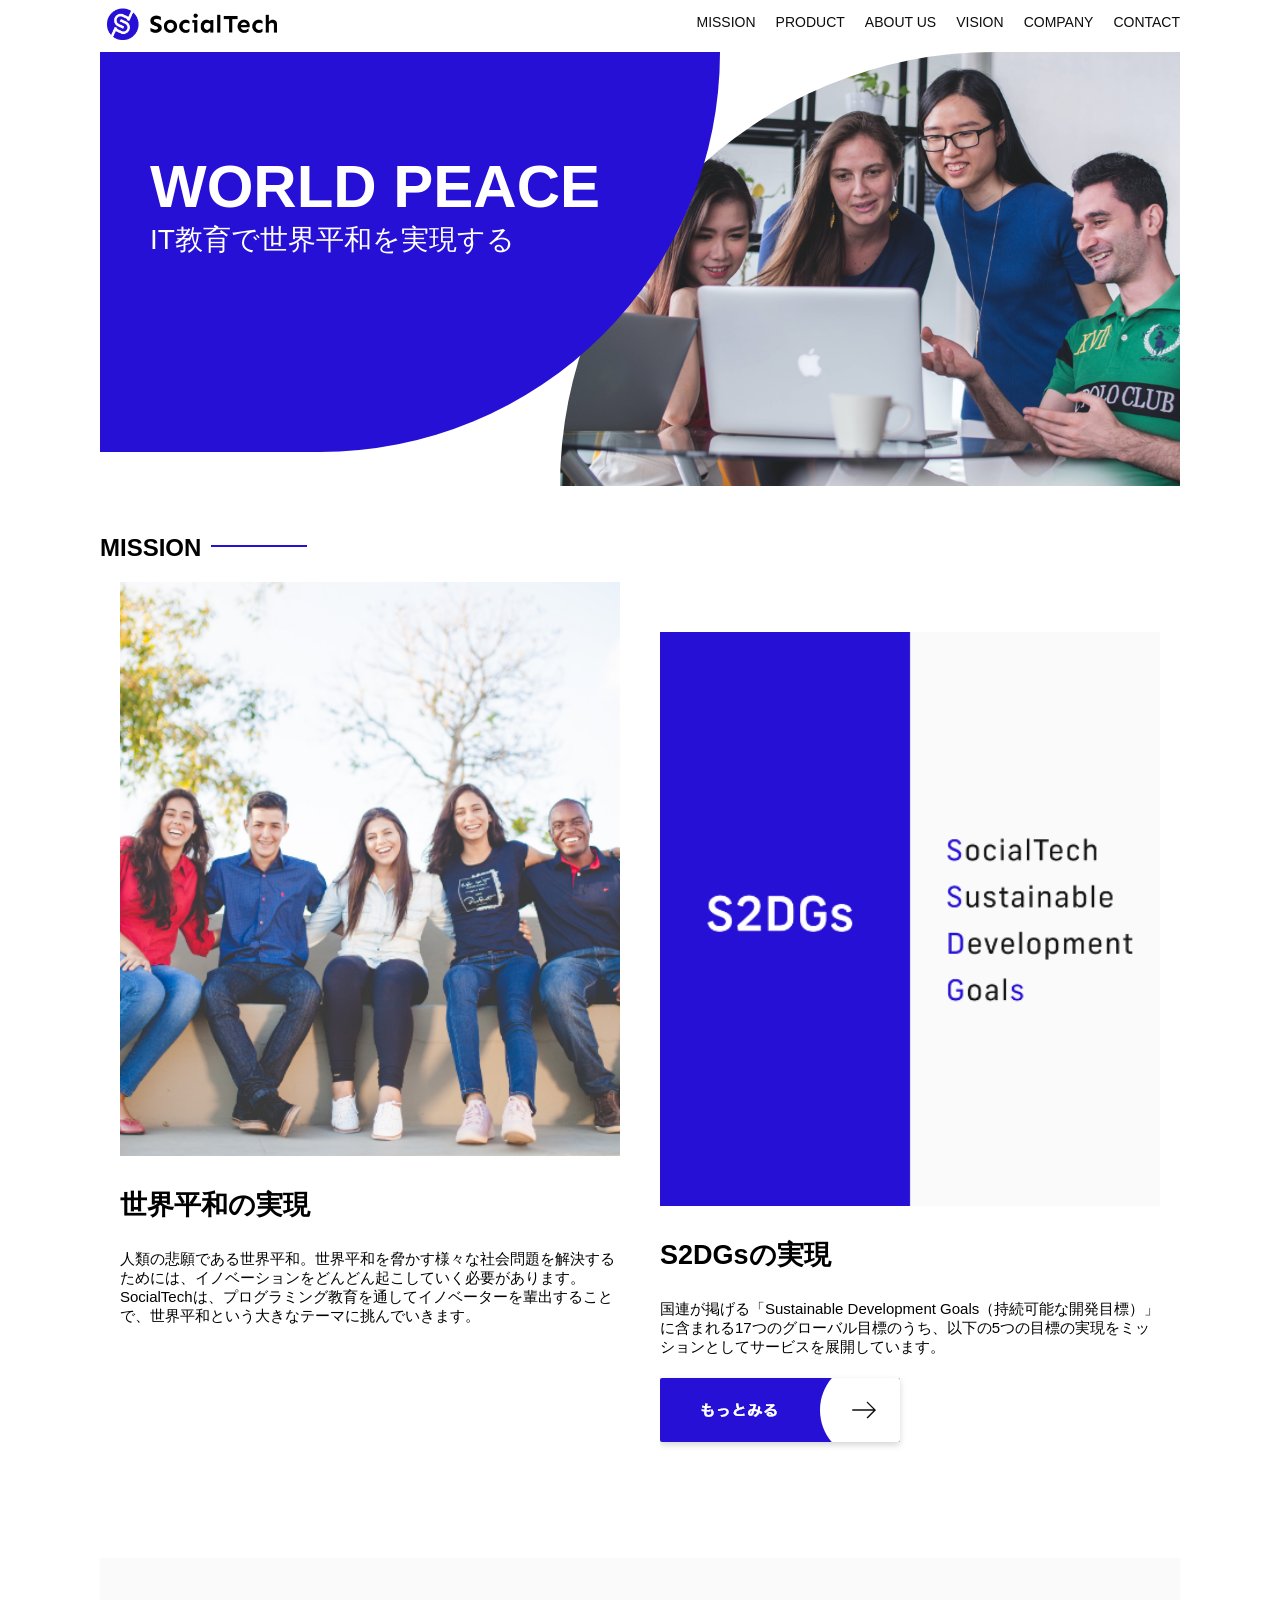
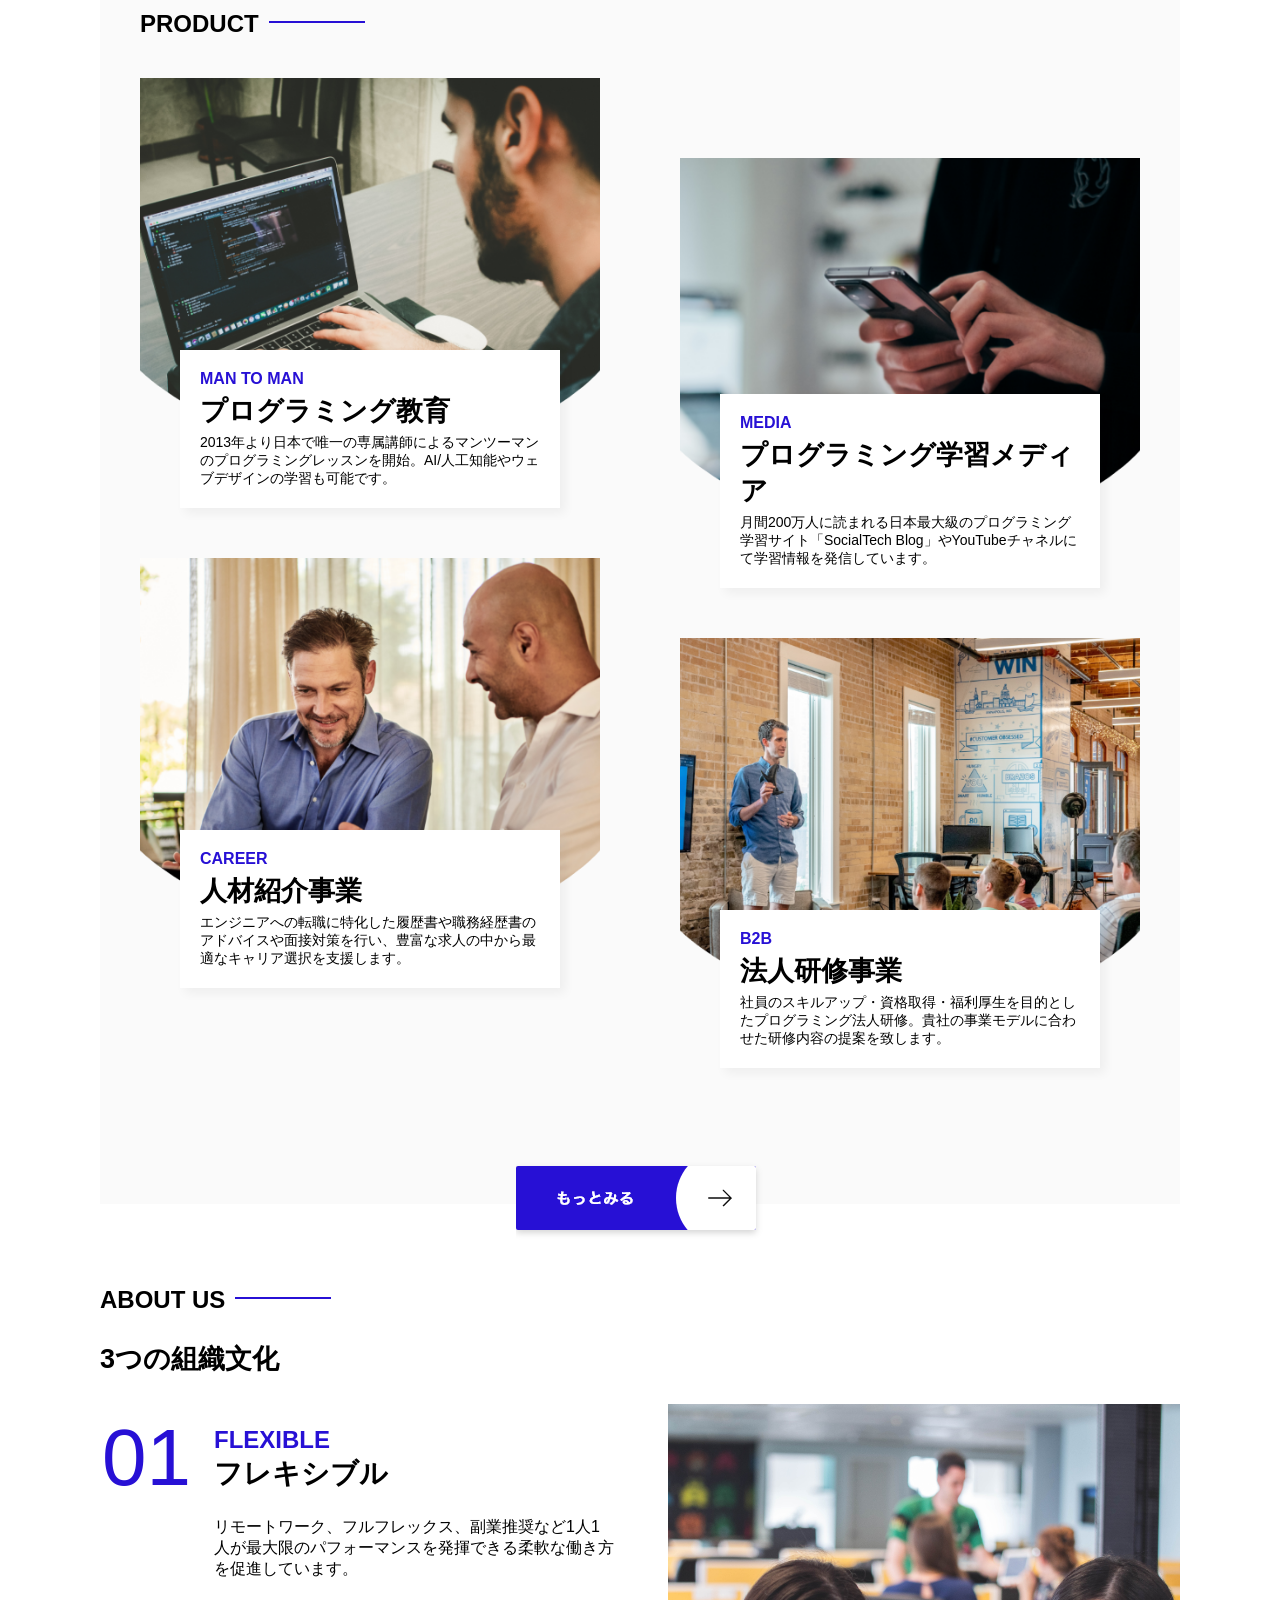
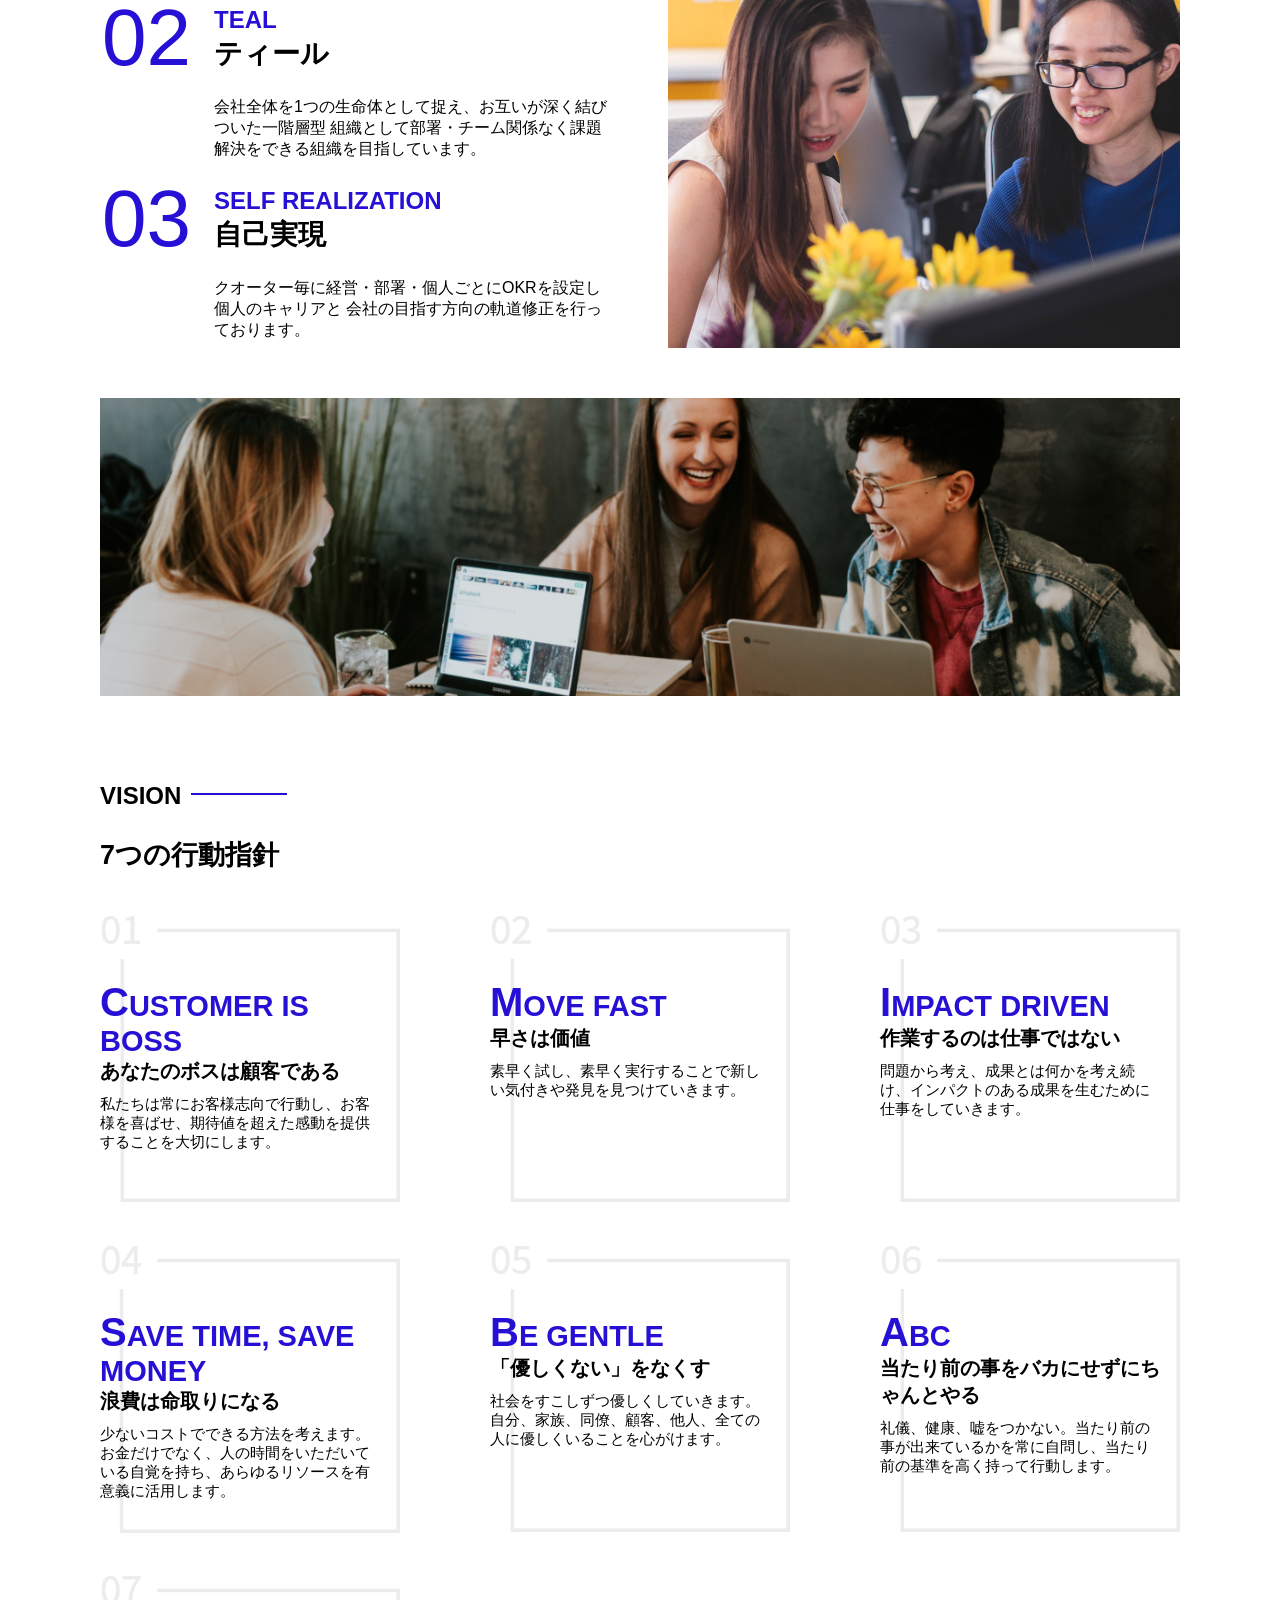
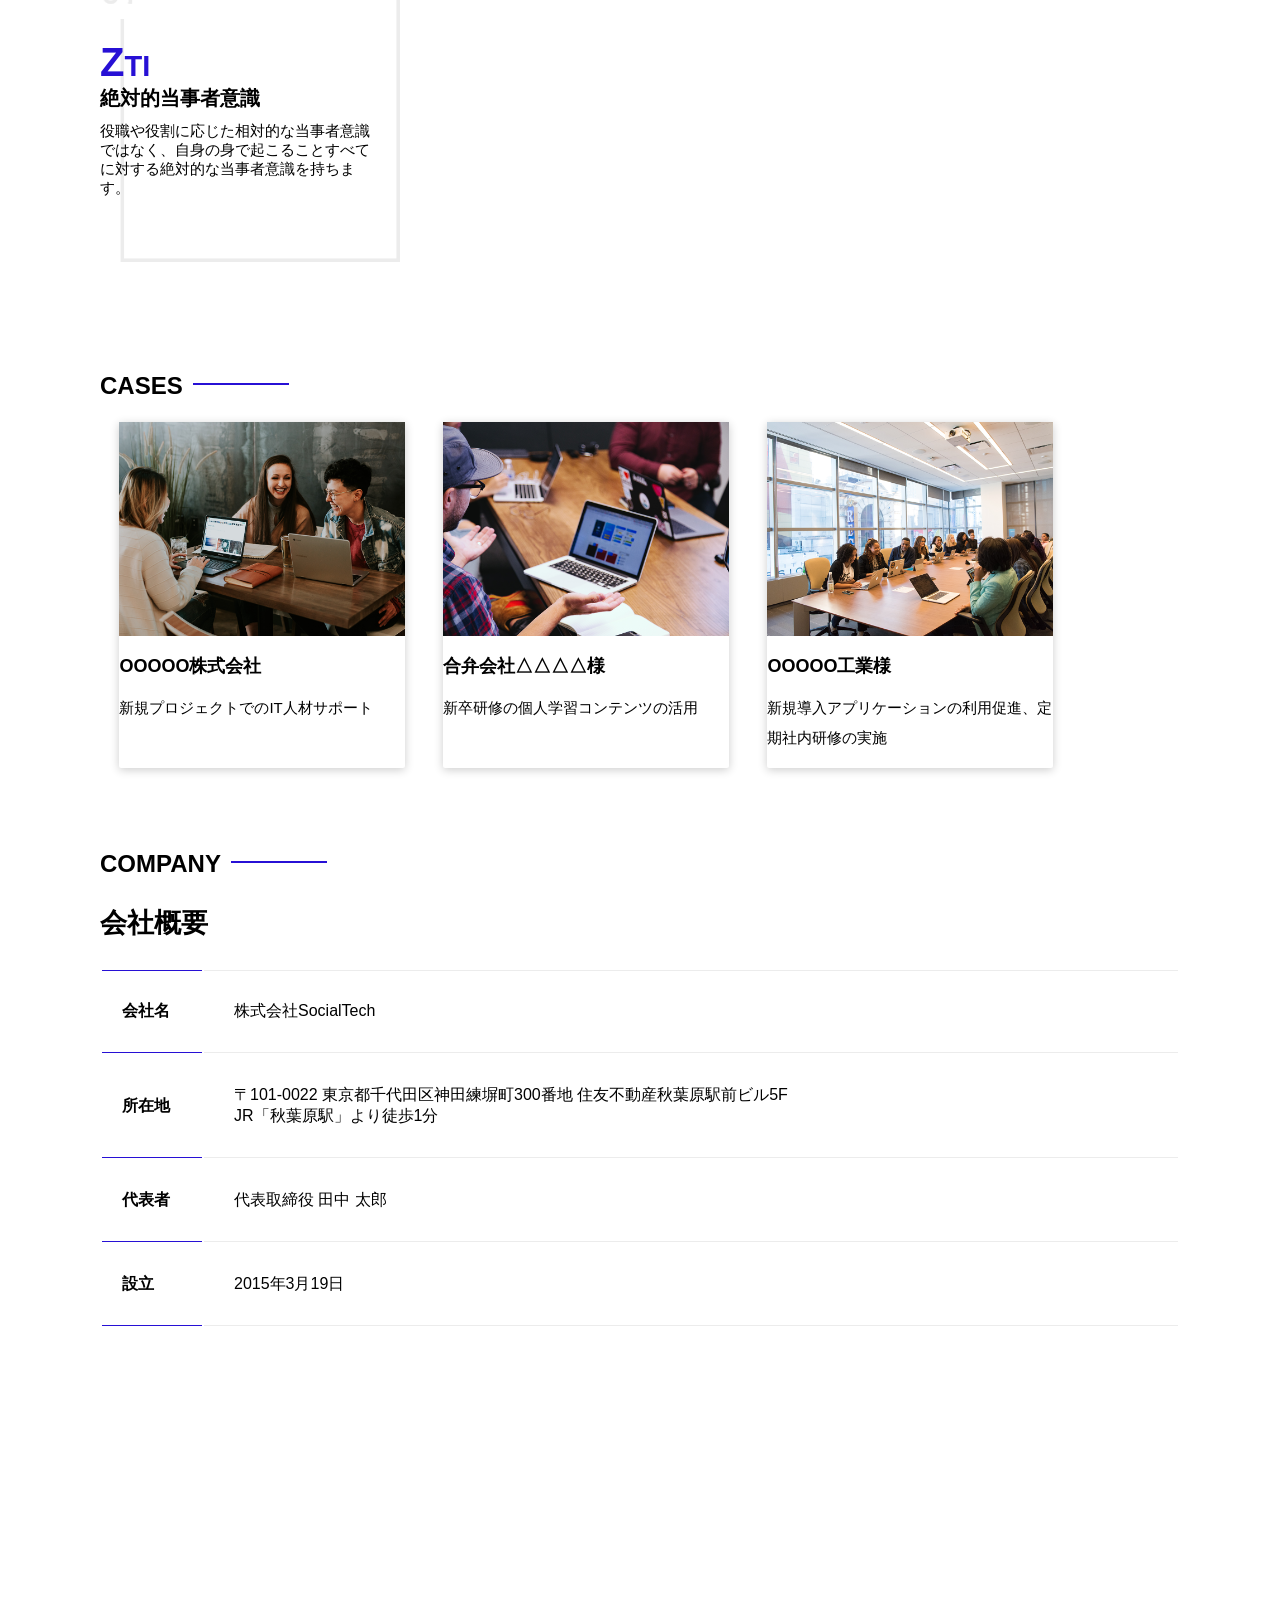
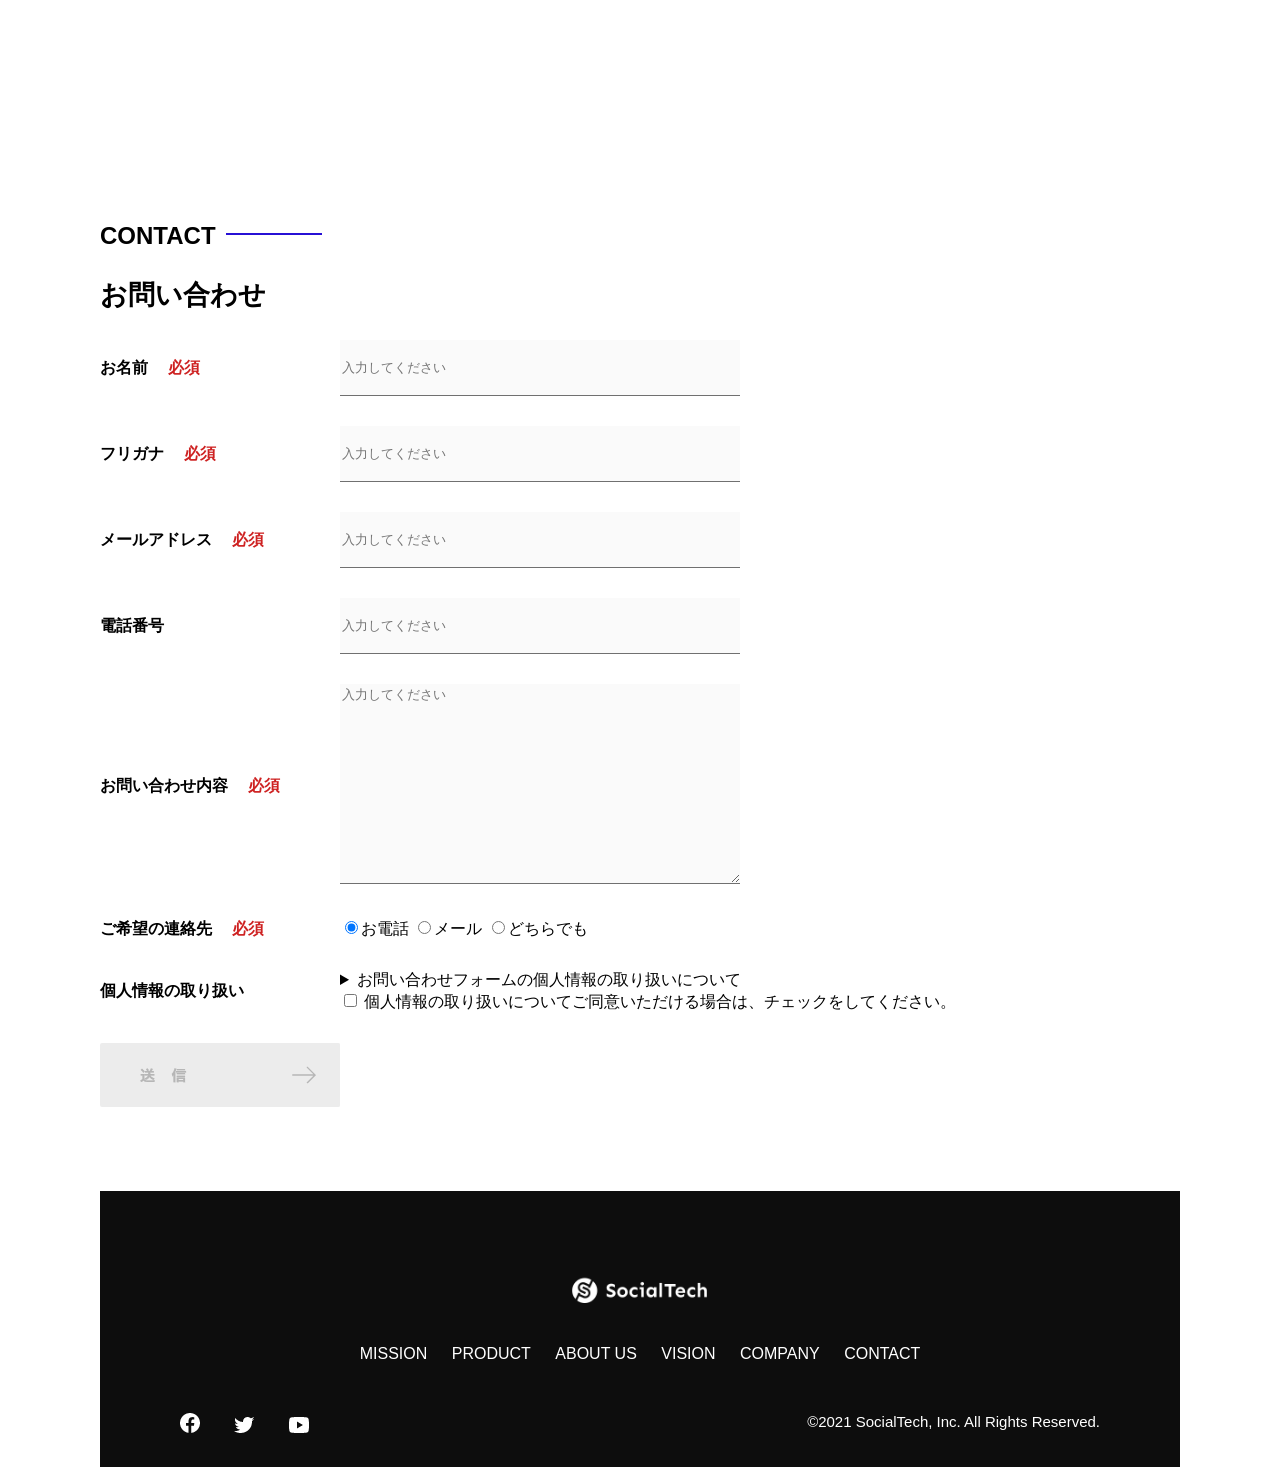
==== kadai_012/index.html @ 257427b3 "Add files via upload" ====
<!DOCTYPE html>
<html>
  <head>
    <title>SocialTech</title>
    <meta charset="utf-8">
    <meta name="description" content="SocialTechはEdTech業界のリーディングカンパニーを目指します。">
    <meta name="viewport" content="width=device-width, initial-scale=1.0">
    <link rel="stylesheet" href="style.css">
  </head>

  <body>
    <!-- ヘッダー -->
    <header>
      <!-- ロゴ -->
      <a href="index.html" id="logo">
        <img src="images/logo.png" alt="トップページに戻る">
      </a>

      <!-- PC用ナビゲーション -->
      <nav id="nav-pc">
        <ul>
          <li><a href="mission.html">MISSION</a></li>
          <li><a href="product.html">PRODUCT</a></li>
          <li><a href="index.html#aboutus">ABOUT US</a></li>
          <li><a href="index.html#vision">VISION</a></li>
          <li><a href="index.html#company">COMPANY</a></li>
          <li><a href="index.html#contact">CONTACT</a></li>
        </ul>
      </nav>

      <!-- スマホ用メニューボタン -->
      <button id="menu-sp" onclick="document.getElementById('nav-sp').style.display = 'block'">
        <img src="images/button-menu.png" alt="ナビゲーションを開く">
      </button>

      <!-- スマホ用ナビゲーション -->
      <div id="nav-sp">
        <button id="close" onclick="document.getElementById('nav-sp').style.display = 'none'">
          <img src="images/button-close.png" alt="ナビゲーションを閉じる">
        </button>

        <nav>
          <ul>
            <li>
              <a id="logo-sp" href="index.html" onclick="document.getElementById('nav-sp').style.display = 'none'"><img src="images/logo-sp.png" alt="トップページに戻る"></a>
            </li>
            <li><a class="menu" href="mission.html" onclick="document.getElementById('nav-sp').style.display = 'none'">MISSION</a></li>
            <li><a class="menu" href="product.html" onclick="document.getElementById('nav-sp').style.display = 'none'">PRODUCT</a></li>
            <li><a class="menu" href="index.html#aboutus" onclick="document.getElementById('nav-sp').style.display = 'none'">ABOUT US</a></li>
            <li><a class="menu" href="index.html#vision" onclick="document.getElementById('nav-sp').style.display = 'none'">VISION</a></li>
            <li><a class="menu" href="index.html#company" onclick="document.getElementById('nav-sp').style.display = 'none'">COMPANY</a></li>
            <li><a class="menu" href="index.html#contact" onclick="document.getElementById('nav-sp').style.display = 'none'">CONTACT</a></li>
          </ul>
        </nav>
        <div id="sns">
          <a href="https://www.facebook.com/sejuku2013">
            <img src="images/button-facebook.png" alt="Facebookのリンク">
          </a>
          <a href="https://twitter.com/samuraijuku">
            <img src="images/button-twitter.png" alt="Twitterのリンク">
          </a>
          <a href="https://www.youtube.com/channel/UCCFOQO5aDK0xXam4cUQXT8g">
            <img src="images/button-youtube.png" alt="YouTubeのリンク">
          </a>
        </div>
      </div>
    </header>

    <main>
      <article>
        <!-- メインビジュアル -->
        <section id="main-visual">
          <div id="main-message">
            <h1>WORLD PEACE</h1>
            <p>IT教育で世界平和を実現する</p>
          </div>
          <img src="images/index/index-main.png" alt="PCの周りに集まる多国籍の仲間たち">
        </section>

        <!-- ミッション -->
        <section id="mission">
          <h2 class="index-h2">MISSION</h2>
          <div id="mission-flex">
            <div>
              <img id="mission-photo" src="images/index/index-mission.png" alt="屋外のベンチで写真を撮影する多国籍の仲間たち">
              <h3>世界平和の実現</h3>
              <p>人類の悲願である世界平和。世界平和を脅かす様々な社会問題を解決するためには、イノベーションをどんどん起こしていく必要があります。SocialTechは、プログラミング教育を通してイノベーターを輩出することで、世界平和という大きなテーマに挑んでいきます。</p>
            </div>
            <div>
              <img id="s2dgs" src="images/index/s2dgs.png" alt="S2DGs">
              <h3>S2DGsの実現</h3>
              <p>国連が掲げる「Sustainable Development Goals（持続可能な開発目標）」に含まれる17つのグローバル目標のうち、以下の5つの目標の実現をミッションとしてサービスを展開しています。</p>
              <a href="mission.html">
                <img src="images/button-more.png" alt="もっとみる">
              </a>
            </div>
          </div>
        </section>

        <!-- プロダクト -->
        <section id="product">
          <h2 class="index-h2">PRODUCT</h2>
          <div class="product-flex">
            <div id="product-left">
              <div>
                <img class="product-photo" src="images/index/index-mantoman.png" alt="PCでコードを書く男性">
                <div class="product-explain">
                  <span>MAN TO MAN</span>
                  <h3>プログラミング教育</h3>
                  <p>2013年より日本で唯一の専属講師によるマンツーマンのプログラミングレッスンを開始。AI/人工知能やウェブデザインの学習も可能です。</p>
                </div>
              </div>
              <div>
                <img class="product-photo" src="images/index/index-career.png" alt="笑顔で話し合う2人の男性">
                <div class="product-explain">
                  <span>CAREER</span>
                  <h3>人材紹介事業</h3>
                  <p>エンジニアへの転職に特化した履歴書や職務経歴書のアドバイスや面接対策を行い、豊富な求人の中から最適なキャリア選択を支援します。</p>
                </div>
              </div>
            </div>
            <div id="product-right">
              <div>
                <img class="product-photo" src="images/index/index-media.png" alt="スマートフォンを操作する人">
                <div class="product-explain">
                  <span>MEDIA</span>
                  <h3>プログラミング学習メディア</h3>
                  <p>月間200万人に読まれる日本最大級のプログラミング学習サイト「SocialTech Blog」やYouTubeチャネルにて学習情報を発信しています。</p>
                </div>
              </div>
              <div>
                <img class="product-photo" src="images/index/index-b2b.png" alt="講演中の男性とそれを聴く人々">
                <div class="product-explain">
                  <span>B2B</span>
                  <h3>法人研修事業</h3>
                  <p>社員のスキルアップ・資格取得・福利厚生を目的としたプログラミング法人研修。貴社の事業モデルに合わせた研修内容の提案を致します。</p>
                </div>
              </div>
            </div>
          </div>
          <div id="product-more">
            <a href="product.html">
              <img src="images/button-more.png" alt="もっとみる">
            </a>
          </div>
        </section>

        <!-- ABOUT US -->
        <section id="aboutus">
          <h2 class="index-h2">ABOUT US</h2>
          <h3>3つの組織文化</h3>
          <div>
            <table class="culture-table">
              <tr>
                <td class="culture-num">01</td>
                <th><span class="culture-en">FLEXIBLE</span><br>フレキシブル</th>
              </tr>
              <tr>
                <td>
                  <!--空のセル-->
                </td>
                <td class="culture-description">リモートワーク、フルフレックス、副業推奨など1人1人が最大限のパフォーマンスを発揮できる柔軟な働き方を促進しています。</td>
              </tr>
              <tr>
                <td class="culture-num">02</td>
                <th><span class="culture-en">TEAL</span><br>ティール</th>
              </tr>
              <tr>
                <td>
                  <!--空のセル-->
                </td>
                <td class="culture-description">会社全体を1つの生命体として捉え、お互いが深く結びついた一階層型 組織として部署・チーム関係なく課題解決をできる組織を目指しています。</td>
              </tr>
              <tr>
                <td class="culture-num">03</td>
                <th><span class="culture-en">SELF REALIZATION</span><br>自己実現</th>
              </tr>
              <tr>
                <td>
                  <!--空のセル-->
                </td>
                <td class="culture-description">クオーター毎に経営・部署・個人ごとにOKRを設定し個人のキャリアと 会社の目指す方向の軌道修正を行っております。</td>
              </tr>
            </table>
            <img class="culture-img" src="images/index/index-aboutus1.png" alt="笑顔で話し合う2人の女性">
          </div>
          <img class="culture-img2" src="images/index/index-aboutus2.png" alt="笑顔で話し合う3人の男女">
        </section>

        <!-- VISION -->
        <section id="vision">
          <h2 class="index-h2">VISION</h2>
          <h3>7つの行動指針</h3>
          <div>
            <div class="vision-box">
              <img src="images/index/vision-01.png" alt="01">
              <div>
                <h4>CUSTOMER IS BOSS</h4>
                <h5>あなたのボスは顧客である</h5>
                <p>私たちは常にお客様志向で行動し、お客様を喜ばせ、期待値を超えた感動を提供することを大切にします。</p>
              </div>
            </div>
            <div class="vision-box">
              <img src="images/index/vision-02.png" alt="02">
              <div>
                <h4>MOVE FAST</h4>
                <h5>早さは価値</h5>
                <p>素早く試し、素早く実行することで新しい気付きや発見を見つけていきます。</p>
              </div>
            </div>
            <div class="vision-box">
              <img src="images/index/vision-03.png" alt="03">
              <div>
                <h4>IMPACT DRIVEN</h4>
                <h5>作業するのは仕事ではない</h5>
                <p>問題から考え、成果とは何かを考え続け、インパクトのある成果を生むために仕事をしていきます。</p>
              </div>
            </div>
            <div class="vision-box">
              <img src="images/index//vision-04.png" alt="04">
              <div>
                <h4>SAVE TIME, SAVE MONEY</h4>
                <h5>浪費は命取りになる</h5>
                <p>少ないコストでできる方法を考えます。お金だけでなく、人の時間をいただいている自覚を持ち、あらゆるリソースを有意義に活用します。</p>
              </div>
            </div>
            <div class="vision-box">
              <img src="images/index/vision-05.png" alt="05">
              <div>
                <h4>BE GENTLE</h4>
                <h5>「優しくない」をなくす</h5>
                <p>社会をすこしずつ優しくしていきます。自分、家族、同僚、顧客、他人、全ての人に優しくいることを心がけます。</p>
              </div>
            </div>
            <div class="vision-box">
              <img src="images/index/vision-06.png" alt="06">
              <div>
                <h4>ABC</h4>
                <h5>当たり前の事をバカにせずにちゃんとやる</h5>
                <p>礼儀、健康、嘘をつかない。当たり前の事が出来ているかを常に自問し、当たり前の基準を高く持って行動します。</p>
              </div>
            </div>
            <div class="vision-box">
              <img src="images/index/vision-07.png" alt="07">
              <div>
                <h4>ZTI</h4>
                <h5>絶対的当事者意識</h5>
                <p>役職や役割に応じた相対的な当事者意識ではなく、自身の身で起こることすべてに対する絶対的な当事者意識を持ちます。</p>
              </div>
            </div>
          </div>
        </section>

        <section id="case">
          <h2 class="index-h2">CASES</h2>
            <div class="case-flex">
              <div class="casebox">
                <img class="photocase-container" src="images/index/case-1.png" alt="PCでコードを書く男性">
                  <h3>OOOOO株式会社</h3><p>新規プロジェクトでのIT人材サポート</p>
                </div>
                <div class="casebox">
                <img class="photocase-container" src="images/index/case-2.png" alt="笑顔で話し合う2人の男性">
                <h3>合弁会社△△△△様</h3><p>新卒研修の個人学習コンテンツの活用</p>
                </div>
                  <div class="casebox">
                <img class="photocase-container" src="images/index/case-3.png" alt="スマートフォンを操作する人">
                <h3>OOOOO工業様</h3><p>新規導入アプリケーションの利用促進、定期社内研修の実施</p>
                </div>
              </div>       
         
   

        </section>

        <!--
        <img class="case-photo" src="images/index/case-1.png" alt="">
                <h3>OOOOO株式会社</h3><p>新規プロジェクトでのIT人材サポート</p>
              </div>
              <div id="case-right">
              <div>
                <img class="case-photo" src="images/index/case-2.png" alt="">
                <h3>合弁会社△△△△様</h3><p>新卒研修の個人学習コンテンツの活用</p>
              </div>
              <div>
                <img class="case-photo" src="images/index/case-3.png" alt="">
                <h3>OOOOO工業様</h3><p>新規導入アプリケーションの利用促進、定期社内研修の実施</p>
              </div>
              -->

        <!-- COMPANY -->
        <section id="company">
          <h2 class="index-h2">COMPANY</h2>
          <h3>会社概要</h3>
          <table id="company-table">
            <tr>
              <th class="tableheader tableheader-first">会社名</th>
              <td class="cell cell-first">株式会社SocialTech</td>
            </tr>
            <tr>
              <th class="tableheader">所在地</th>
              <td class="cell">〒101-0022 東京都千代田区神田練塀町300番地 住友不動産秋葉原駅前ビル5F<br>JR「秋葉原駅」より徒歩1分</td>
            </tr>
            <tr>
              <th class="tableheader">代表者</th>
              <td class="cell">代表取締役 田中 太郎</td>
            </tr>
            <tr>
              <th class="tableheader">設立</th>
              <td class="cell">2015年3月19日</td>
            </tr>
          </table>
          <iframe src="https://www.google.com/maps/embed?pb=!1m18!1m12!1m3!1d3240.0688551336807!2d139.7720776771055!3d35.69992317258124!2m3!1f0!2f0!3f0!3m2!1i1024!2i768!4f13.1!3m3!1m2!1s0x60188fee13660e23%3A0x77137876edf742ac!2z5L2P5Y-L5LiN5YuV55Sj56eL6JGJ5Y6f6aeF5YmN44OT44Or!5e0!3m2!1sja!2sjp!4v1704858013291!5m2!1sja!2sjp" style="border: 0" allowfullscreen="" loading="lazy"></iframe>
        </section>

        <!-- お問い合わせフォーム -->
        <section id="contact">
          <h2 class="index-h2">CONTACT</h2>
          <h3>お問い合わせ</h3>
          <form>
            <div>
              <div class="contact-heading">
                <label class="contact-label">お名前<span class="contact-span">必須</span></label>
              </div>
              <div>
                <input type="text" name="name" placeholder="入力してください" class="contact-textbox">
              </div>
            </div>
            <div>
              <div class="contact-heading">
                <label class="contact-label">フリガナ<span class="contact-span">必須</span></label>
              </div>
              <div>
                <input type="text" name="hurigana" placeholder="入力してください" class="contact-textbox">
              </div>
            </div>
            <div>
              <div class="contact-heading">
                <label class="contact-label">メールアドレス<span class="contact-span">必須</span></label>
              </div>
              <div>
                <input type="text" name="email" placeholder="入力してください" class="contact-textbox">
              </div>
            </div>
            <div>
              <div class="contact-heading">
                <label class="contact-label">電話番号</label>
              </div>
              <div>
                <input type="text" name="tel" placeholder="入力してください" class="contact-textbox">
              </div>
            </div>
            <div>
              <div class="contact-heading">
                <label class="contact-label">お問い合わせ内容<span class="contact-span">必須</span></label>
              </div>
              <div>
                <textarea class="contact-textarea" placeholder="入力してください" name="message"></textarea>
              </div>
            </div>
            <div>
              <div class="contact-heading">
                <label class="contact-label">ご希望の連絡先<span class="contact-span">必須</span></label>
              </div>
              <div><input class="radiobutton" type="radio" value="tel" name="contact" checked><label>お電話</label> <input class="radiobutton" type="radio" value="mail" name="contact"><label>メール</label> <input class="radiobutton" type="radio" value="both" name="contact"><label>どちらでも</label></div>
            </div>
            <div>
              <div class="contact-heading">
                <label class="contact-label">個人情報の取り扱い</label>
              </div>
              <div>
                <details>
                  <summary>お問い合わせフォームの個人情報の取り扱いについて</summary>
                  <div>
                    <dl>
                      <dt>１．組織の名称又は氏名</dt>
                      <dd>株式会社SocialTech</dd>
                      <dt>２．個人情報保護管理者（若しくはその代理人）の氏名又は職名、所属及び連絡先</dt>
                      <dd>
                        <p>鈴木 一郎 コーポレート部</p>
                        <p>メールアドレス：samurai@example.com</p>
                        <p>TEL：03-1234-5678</p>
                      </dd>
                      <dt>３．個人情報の利用目的</dt>
                      <dd>
                        <ul>
                          <li>・本サービス及び本サービスに関連する情報の提供又はそれらに関する連絡のため</li>
                          <li>・ユーザーの本人確認のため</li>
                          <li>・当社サービスのご案内のため</li>
                          <li>・当社の商品等の広告または宣伝（電子メールによるものを含むものとします。）</li>
                        </ul>
                      </dd>
                      <dt>４．個人情報の取り扱い業務の委託</dt>
                      <dd>個人情報の取扱業務の全部または一部を外部に業務委託する場合があります。その際、弊社は、個人情報を適切に保護できる管理体制を敷き実行していることを条件として委託先を厳選したうえで、機密保持契約を委託先と締結し、お客様の個人情報を厳密に管理させます。</dd>
                      <dt>５．個人情報の開示等の請求</dt>
                      <dd>
                        お客様は、弊社に対してご自身の個人情報の開示等（利用目的の通知、開示、内容の訂正・追加・削除、利用の停止または消去、第三者への提供の停止）に関して、当社問合わせ窓口に申し出ることができます。<br>
                        その際、弊社はお客様ご本人を確認させていただいたうえで、合理的な期間内に対応いたします。<br>
                        なお、個人情報に関する弊社問合わせ先は、次の通りです。
                      </dd>
                      <dd>
                        <p>株式会社SocialTech　個人情報問合せ窓口</p>
                        <p>〒150-0043　東京都千代田区神田練塀町300番地 住友不動産秋葉原駅前ビル5F</p>
                        <p>メールアドレス：samurai@example.com　TEL：03-1234-5678</p>
                      </dd>

                      <dt>６．個人情報を提供されることの任意性について</dt>
                      <dd>お客様がご自身の個人情報を弊社に提供されるか否かは、お客様のご判断によりますが、もしご提供されない場合には、適切なサービスが提供できない場合がありますので予めご了承ください。</dd>
                    </dl>
                  </div>
                </details>
                <input type="checkbox" name="agree">
                <span>個人情報の取り扱いについてご同意いただける場合は、チェックをしてください。</span>
              </div>
            </div>
            <input type="image" src="images/button-submit.png" alt="送信する">
          </form>
        </section>
      </article>
    </main>

    <footer>
      <div id="footer-logo">
        <img src="images/logo-sp.png" alt="SocialTech">
      </div>
      <div id="footer-link">
        <a href="mission.html">MISSION</a>
        <a href="product.html">PRODUCT</a>
        <a href="index.html#aboutus">ABOUT US</a>
        <a href="index.html#vision">VISION</a>
        <a href="index.html#company">COMPANY</a>
        <a href="index.html#contact">CONTACT</a>
      </div>
      <div id="sns-footer">
        <div class="sns-btns">
          <a href="https://www.facebook.com/sejuku2013"><img src="images/button-facebook.png" alt="Facebookのリンク"></a>
          <a href="https://twitter.com/samuraijuku"><img src="images/button-twitter.png" alt="Twitterのリンク"></a>
          <a href="https://www.youtube.com/channel/UCCFOQO5aDK0xXam4cUQXT8g"><img src="images/button-youtube.png" alt="YouTubeのリンク"></a>
        </div>
        <p id="copyright">&copy;2021 SocialTech, Inc. All Rights Reserved.</p>
      </div>
    </footer>

  </body>
</html>
---- kadai_012/style.css ----
* {
  box-sizing: border-box;
}

p {
  font-size: 15px;
}

body {
  max-width: 1080px;
  margin: 0 auto 0 auto;
  font-family: "Source Sans Pro", "Hiragino Kaku Gothic ProN", Meiryo, Arial, sans-serif;
}
  
header {
  display: flex;
  justify-content: space-between;
}

#nav-pc {
  font-size: 14px;
}

#nav-pc ul {
  display: flex;
  padding-left: 0;
}

#nav-pc li {
  list-style: none;
}

#nav-pc a {
  text-decoration: none;
  margin-left: 20px;
  color: #0d0d0d;
}

#nav-pc a:hover {
  text-decoration: underline;
}


#nav-sp,
#menu-sp {
  display: none;
}

#main-visual {
  position: relative;
  height: 400px;
}

#main-message {
  position: absolute;
  top: 0;
  left: 0;
  background-color: #2710d5;
  color: #ffffff;
  border-radius: 0 0 476px 0;
  max-width: 620px;
  height: 100%;
  width: 100%;
  z-index: 11;
}

#main-message h1 {
  font-size: 60px;
  margin: 100px 0 0 50px;
}

#main-message > p {
  font-size: 28px;
  margin: 0 0 0 50px;
}

#main-visual > img {
  max-width: 620px;
  border-radius: 476px 0 0 0;
  position: absolute;
  top: 0;
  right: 0;
  z-index: 10;
}

h2 {
  margin: 40px 0 0 0;
}

h2::after {
  content: url("images/line.png");
  margin-left: 10px;
}

h3 {
  font-size: 27px;
}

#mission {
  margin: 80px auto 80px auto;
}

#mission-flex {
  display: flex;
}

#mission-flex > div {
  width: 50%;
  margin: 20px;
}

#mission-photo {
  width: 100%;
}

#s2dgs {
  margin-top: 50px;
  width: 100%;
}

#product {
  background-color: #fafafa;
  margin: 80px 0 80px 0;
  padding: 10px 40px 0px 40px;
}

#product .product-flex {
  margin-top: 40px;
  display: flex;
}


#product-left {
  width: 50%;
  margin-right: 20px;
}


#product-right {
  width: 50%;
  margin-left: 20px;
  margin-top: 80px;
}


#product-left > div {
  position: relative;
  height: 480px;
  margin-right: 20px;
}

#product-right > div {
  position: relative;
  height: 480px;
  margin-left: 20px;
}


.product-photo {
  width: 100%;
}

.product-explain {
  background-color: #ffffff;
  position: absolute;
  left: 0;
  bottom: 50px;
  margin: 0 40px 0 40px;
  padding: 20px;
  box-shadow: 5px 5px 10px rgba(0, 0, 0, 0.05);
}

.product-explain > span {
  color: #2710d5;
  font-weight: bold;
  font-size: 16px;
  margin: 0px;
}

.product-explain > h3 {
  margin: 5px 0 5px 0;
}

.product-explain > p {
  font-size: 14px;
  margin: 0;
}

#product-more {
  text-align: center;
}

#product-more a {
  position: relative;
  bottom: -42px;
}

#aboutus {
  margin: 80px auto 80px auto;
}

#aboutus > div {
  display: flex;
}

.culture-img {
  width: 50%;
  align-self: flex-start;
}

.culture-img2 {
  margin-top: 50px;
  width: 100%;
}

.culture-table {
  margin-right: 50px;
}

.culture-num {
  font-size: 80px;
  color: #2710d5;
  padding: 0 20px 0 0;
}

.culture-table th {
  text-align: left;
  font-size: 28px;
  font-weight: bold;
}

.culture-en {
  color: #2710d5;
  font-size: 24px;
}

.culture-description {
  margin: 0;
}

#vision {
  margin: 80px auto 80px auto;
}

#vision > div {
  display: flex;
  justify-content: space-between;
  flex-wrap: wrap;
}

.vision-box {
  width: 300px;
  height: 300px;
  margin-bottom: 30px;
  position: relative;
}

.vision-box > img {
  width: 100%;
  position: relative;
  z-index: 30;
}

.vision-box > div {
  position: absolute;
  top: 0;
  left: 0;
  z-index: 31;
  margin-right: 20px;
}

.vision-box > div > h4 {
  color: #2710d5;
  font-size: 29px;
  margin: 80px 0 0 0;
}

.vision-box > div > h4::first-letter {
  font-size: 40px;
}

.vision-box > div > h5 {
  font-size: 20px;
  margin: 0 0 0 0;
}

.vision-box > div > p {
  margin: 10px 0 0 0;
}


#company {
  margin: 80px auto 80px auto;
}

#company-table {
  width: 100%;
}

.tableheader {
  text-align: left;
  padding: 20px;
  border-bottom-color: #2710d5;
  border-bottom-width: 1px;
  border-bottom-style: solid;
  width: 100px;
}

.tableheader-first {
  border-top-color: #2710d5;
  border-top-width: 1px;
  border-top-style: solid;
}

.cell {
  padding: 30px;
  border-bottom-color: #ececec;
  border-bottom-width: 1px;
  border-bottom-style: solid;
}

.cell-first {
  border-top-color: #ececec;
  border-top-width: 1px;
  border-top-style: solid;
}

#company > iframe {
  width: 100%;
  height: 368px;
  margin-top: 40px;
}


#contact {
  margin: 80px auto 80px auto;
}


#contact > form > div {
  display: flex;
  flex-direction: row;
  flex-wrap: wrap;
  padding-bottom: 30px;
}


.contact-heading {
  width: 240px;
  align-self: center;
}


.contact-label {
  font-weight: bold;
}


.contact-span {
  color: #ce2222;
  margin: 0 0 0 20px;
  font-weight: bold;
}


.contact-textbox {
  border-top: 0px;
  border-left: 0px;
  border-right: 0px;
  border-bottom-width: 1px;
  border-bottom-color: #707070;
  border-style: solid;
  background-color: #fafafa;
  height: 56px;
  width: 400px;
}

.contact-textarea {
  border-top: 0px;
  border-left: 0px;
  border-right: 0px;
  border-bottom-width: 1px;
  border-bottom-color: #707070;
  background-color: #fafafa;
  width: 400px;
  height: 200px;
}

#contact dt {
  font-weight: bold;
}

#contact dd {
  margin: 0 0 16px 0;
}

#contact dd p {
  margin: 0;
}

#contact dd ul {
  padding-left: 0;
}

#contact dd li {
  margin-bottom: 0;
  list-style: none;
}

footer {
  background-color: #0d0d0d;
  text-align: center;
  padding: 80px 80px 30px 80px;
}

#footer-logo {
  margin-bottom: 30px;
}

#footer-link {
  margin-bottom: 50px;
}

#footer-link > a {
  text-decoration: none;
  margin: 10px;
  color: #ffffff;
}

#footer-link > a:hover {
  text-decoration: underline;
}

#sns-footer {
  display: flex;
  justify-content: space-between;
  text-align: left;
}

#sns-footer a {
  margin-right: 30px;
}

#copyright {
  color: #ffffff;
  margin: 0;
}


.mission-main-inner {
  background-image: url("images/mission/mission-main.png");
  background-repeat: no-repeat;
  background-position-y: center;
}

#mission-title {
  background-color: #2710d5;
  width: 368px;
  color: #ffffff;
  height: 496px;
  border-radius: 0 248px 248px 0;
  position: relative;
}

#mission-title h1 {
  position: absolute;
  top: 0;
  left: 100px;
  font-size: 80px;
  line-height: 1;
}

#mission-title h1 span {
  font-size: 26px;
}

#mission-title > p {
  position: absolute;
  top: 350px;
  left: 100px;
  font-size: 16px;
}

#mission-s2dgs {
  padding: 20px;
}

.mission-h2 {
  color: #2710d5;
  font-size: 40px;
}

.mission-h2::after {
  content: none;
}

#mission-five-goals {
  padding: 20px;
  display: flex;
}

#mission-five-goals .five-goals-image {
  width: 30%;
  padding: 20px;
}

#mission-five-goals .five-goals-image img {
  width: 100%;
}

#mission-five-goals .five-goals-read {
  width: 70%;
  padding: 20px;
}

#mission-five-goals .five-goals-read > div {
  margin-bottom: 40px;
}

.fivegoals-image-right {
  float: right;
  margin: 20px;
}

.fivegoals-image-left {
  float: left;
  margin: 20px;
}

.fivegoals-number {
  color: #2710d5;
  font-size: 48px;
  font-weight: bold;
  margin: 0;
}

.fivegoals-h3 {
  font-size: 28px;
  margin: 0;
}

.fivegoals-p {
  margin: 0;
}

.product-main-inner {
  background-image: url("images/product/product-main.png");
  background-repeat: no-repeat;
  background-position-y: center;
}

#product-title {
  background-color: #2710d5;
  width: 368px;
  color: #ffffff;
  height: 496px;
  border-radius: 0 248px 248px 0;
  position: relative;
}

#product-title h1 {
  position: absolute;
  top: 0;
  left: 100px;
  font-size: 80px;
  line-height: 1;
}

#product-title h1 span {
  font-size: 26px;
}

#product-title > p {
  position: absolute;
  top: 350px;
  left: 100px;
  font-size: 16px;
}


.product-section {
  display: flex;
  padding: 20px 20px 0;
}

.product-section .product-section-img {
  width: 450px;
}


.product-section-left .product-section-img img {
  width: 100%;
  padding: 0 40px 30px 0;
  border-radius: 0 432px 0 0;
}

.product-section-left .product-read {
  width: 50%;
  flex-grow: 1;
}

.product-section-left .product-read p {
  margin-bottom: 0;
}


.product-section-right {
  justify-content: space-between;
}

.product-section-right .product-section-img img {
  width: 100%;
  padding: 0 0 30px 40px;
  border-radius: 432px 0 0 0;
}

.product-section-right .product-read {
  width: 500px;
}

.product-h2 {
  color: #2710d5;
  font-size: 24px;
  margin: 0;
}

.product-h3 {
  font-size: 28px;
  margin: 0;
}


@media screen and (max-width: 767px) {

  #nav-pc {
    display: none;
  }


  #menu-sp {
    display: block;
    background-color: transparent;
    float: right;
    padding: 0;
    border: none;
  }


  #nav-sp {
    background-color: #2710d5;
    position: fixed;
    left: 0;
    top: 0;
    height: 100%;
    width: 100%;
    display: none;
    z-index: 100;
  }


  #close {
    position: absolute;
    top: 20px;
    right: 20px;
    background-color: transparent;
    border: none;
  }

  #nav-sp nav ul {
    padding-left: 0;
  }

  #nav-sp nav li {
    list-style: none;
  }


  #logo-sp {
    margin: 80px 0 30px 20px;
  }


  #nav-sp nav a {
    display: block;
    color: #ffffff;
  }

  #nav-sp nav a:hover {
    text-decoration: underline;
  }

  #nav-sp .menu {
    text-decoration: none;
    margin: 0 20px 0 20px;
    height: 44px;
    font-size: 16px;
    background-image: url("images/arrow.png");
    background-repeat: no-repeat;
    background-position: right top;
  }

  #sns {
    position: absolute;
    bottom: 20px;
    left: 20px;
  }

  #sns > a {
    margin-right: 30px;
  }


  #main-visual {
    position: relative;
    height: 470px;
  }

  #main-visual > div {
    text-align: center;
    height: 280px;
  }

  #main-visual h1 {
    font-size: 28px;
    margin: 90px 0 0 0;
  }

  #main-visual > div > p {
    margin: 0;
    font-size: 15px;
  }

  #main-visual > img {
    width: 100%;
    border-radius: 476px 0 0 0;
    top: auto;
    bottom: 0;
  }


  h2 {
    margin: 15px 0 15px 0;
  }
  
  h3 {
    font-size: 24px;
    margin: 10px 0 0 0;
  }


  #mission {
    margin: 20px 0 20px 0;
    padding: 0 20px 0 20px;
  }

  #mission-flex {
    flex-direction: column;
  }

  #mission-flex > div {
  width: 100%;
  margin: 0;
}


  #product {
    margin: 0;
    padding: 10px 20px 0 20px;
  }


  #product .product-flex {
    flex-direction: column;
    margin-top: 0;
  }

  #product-left,
  #product-right {
    width: 100%;;
    margin: 0;
  }


  #product-left > div,
  #product-right > div {
    height: auto;
    margin: 0;
  }


  .product-explain {
    position: relative;
    margin: 0;
  }

  .product-explain > h3 {
    margin: 10px 0 10px 0;
    font-size: 24px;
  }


  #product-more {
    text-align: left;
  }


  #aboutus {
    margin: 80px 20px 80px 20px;
  }

  #aboutus > div {
    flex-direction: column;
  }

  .culture-table th {
    font-size: 16px;
  }

  .culture-table {
    margin-right: 0;
    padding-right: 20px;
    order: 2;
  }

  .culture-img {
    width: 100%;
    order: 1;
  }

  .culture-img2 {
    margin-top: 0;
  }

  .culture-num {
    padding: 0;
  }

  .culture-description {
    margin: 0;
  }


  #vision {
    margin: 80px 20px 80px 20px;
  }

  .vision-box > img {
    position: absolute;
    top: 0;
    left: 0;
  }

  .vision-box > div > h4 {
    margin: 60px 0 0 0;
  }


  #company {
    margin: 0 20px 0 20px;
  }

  #company > h3 {
    margin-bottom: 20px;
  }

  .tableheader {
    width: 50px;
  }

  .cell {
    padding: 20px;
  }

  #company > iframe {
    height: 240px;
  }

  #contact {
    margin: 80px 20px 80px 20px;
  }

  #contact > h3 {
    margin-bottom: 20px;
  }

  #contact > form > div {
    flex-direction: column;
    margin-bottom: 20px;
  }

  .contact-heading {
    align-self: auto;
    margin-bottom: 20px;
  }

  .contact-textbox {
    min-width: 300px;
    width: 100%;
  }

  .contact-textarea {
    height: 150px;
    width: 100%;
  }

  .radiobutton {
    margin-bottom: 20px;
  }

  footer {
    padding: 30px 20px 50px 20px;
    text-align: left;
  }

  #footer-link > a {
    margin: 0 20px 30px 0;
    display: block;
    background-image: url("images/arrow.png");
    background-repeat: no-repeat;
    background-position: right top;
  }

  #footer-link > a:hover {
    text-decoration: underline;
  }

  #sns-footer {
    flex-direction: column;
    justify-content: flex-start;
  }

  #copyright {
    font-size: 12px;
    margin-top: 30px;
  }

  #mission-main {
    height: 256px;
    margin-top: 4%;
    position: relative;
  }

  .mission-main-inner {
    height: 80%;
    background-size: cover;
  }

  #mission-title {
    width: 136px;
    height: 256px;
    position: absolute;
    top: -10%;
  }

  #mission-title h1 {
    left: 20px;
    font-size: 40px;
  }

  #mission-title h1 span {
    font-size: 18px;
  }

  #mission-title > p {
    top: 180px;
    left: 20px;
    font-size: 13px;
  }

  .mission-h2 {
    font-size: 38px;
    margin: 0px;
  }

  .mission-h2::after {
    content: none;
  }

  #mission-s2dgs > img {
    width: 100%;
  }

  #mission-five-goals {
    flex-direction: column;
  }

  #mission-five-goals > div {
    padding: 0;
  }

  #mission-five-goals .five-goals-image,
  #mission-five-goals .five-goals-read {
    width: 100%;
    padding: 0;
  }

  #mission-five-goals .five-goals-read > div {
    display: flex;
    flex-direction: column;
  }

  .fivegoals-image-right,
  .fivegoals-image-left {
    align-self: center;
  }

  #product-main {
    height: 256px;
    margin-top: 4%;
    position: relative;
  }

  .product-main-inner {
    height: 80%;
    background-size: cover;
  }

  #product-title {
    width: 136px;
    height: 256px;
    position: absolute;
    top: -10%;
  }
  
  #product-title h1 {
    left: 20px;
    font-size: 40px;
  }

  #product-title h1 span {
    font-size: 18px;
  }

  #product-title > p {
    top: 180px;
    left: 20px;
    font-size: 13px;
  }

  .product-section {
    flex-direction: column;
  }

  .product-section .product-section-img {
    width: 100%;
  }
  
  .product-section .product-section-img img {
    width: 100%;
    padding: 0;
  }

  .product-section-left .product-section-img img {
    border-radius: 0 300px 0 0;
  }

  .product-section-left .product-read {
    width: 100%;
    flex-grow: 1;
  }

  .product-section-right .product-section-img img {
    order: 1;
    border-radius: 300px 0 0 0;
  }

  .product-section-right .product-read {
    order: 2;
    width: 100%;
  }

}


#cese {
  background-color: #470f0f;
  margin: 50px 0 80px 0;
  padding: 50px 5px 0px 40px;
}

#case .case-flex {
  width: 90%;
  margin-top: 22px;
  display: flex;
}


#case-left {
  width: 50%;
  margin-right: 20px;
}


#case-right {
  width: 40%;
  margin-left: 10px;
  margin-top: 80px;
}


#case-left > div {
  position: relative;
  height: 180px;
  margin-right: 20px;
}

#case-right > div {
  position: relative;
  height: 390px;
  margin-left: 20px;
}


.case-photo {
  width: 60%;
}

.case-explain {
  background-color: #ffffff;
  position: absolute;
  left: 1;
  bottom: 50px;
  margin: 0 20px 0 40px;
  padding: 20px;
  box-shadow: 3px 5px 10px rgba(0, 0, 0, 0.05);
}

.case-explain > span {
  color: #2710d5;
  font-weight: bold;
  font-size: 16px;
  margin: 0px;
}

.case-explain > h3 {
  margin: 1px 0 1px 0;
}

.case-explain > p {
  font-size: 15px;
  margin: 0;
}

#case-more {
  text-align: right;
}

#case-more a {
  position: relative;
  bottom: -32px;
}

.case-container {
  display: flex;
  flex-wrap: wrap;
  width: 100%;
}

.photocase-container {
  display: flex;
  flex-wrap: wrap;
  width: 100%;
}

.photocase-container img {
  width: 100%;
  height: 100%;
}
.case-explain {
  background-color: #000000;
  position: fixed;
  left: 0;
  bottom: 10px;
  margin: 0 30px 0 40px;
  padding: 30px;
  box-shadow: 3px 5px 10px rgba(0, 0, 0, 0.05);
}
.casebox {

  background-color: #ffffff;
  border-radius: 2px;
  margin-right: 2%;
  margin-left: 2%;
  box-shadow: 0px 2px 10px rgba(0, 0, 1, 0.199);
  margin-top: 0px;
  padding: 0px;
}
.casebox:last-child {
  margin-right: 23;
}

.casebox h3 {
  font-size: 18px;
  font-weight: bold;
  margin-bottom: 10px;
}

.casebox p {
  font-size: 15px;
  line-height: 2;
}
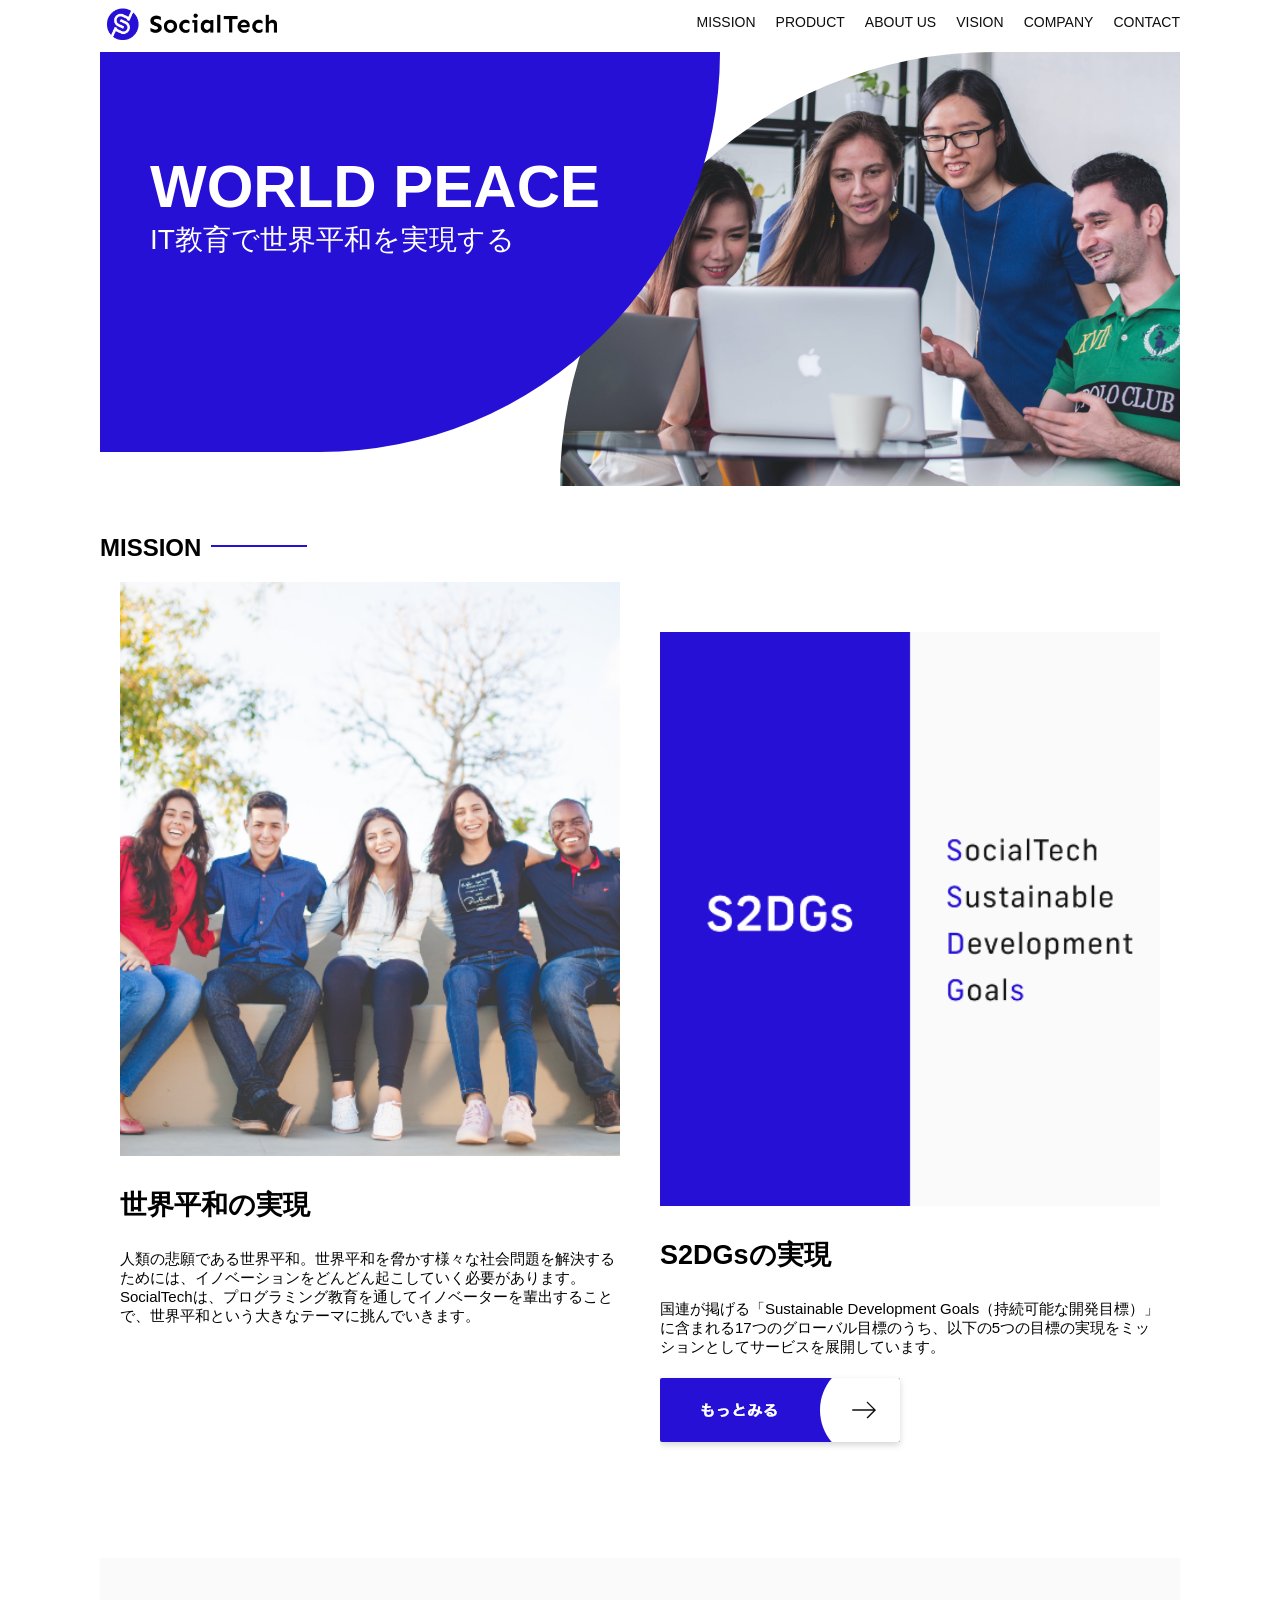
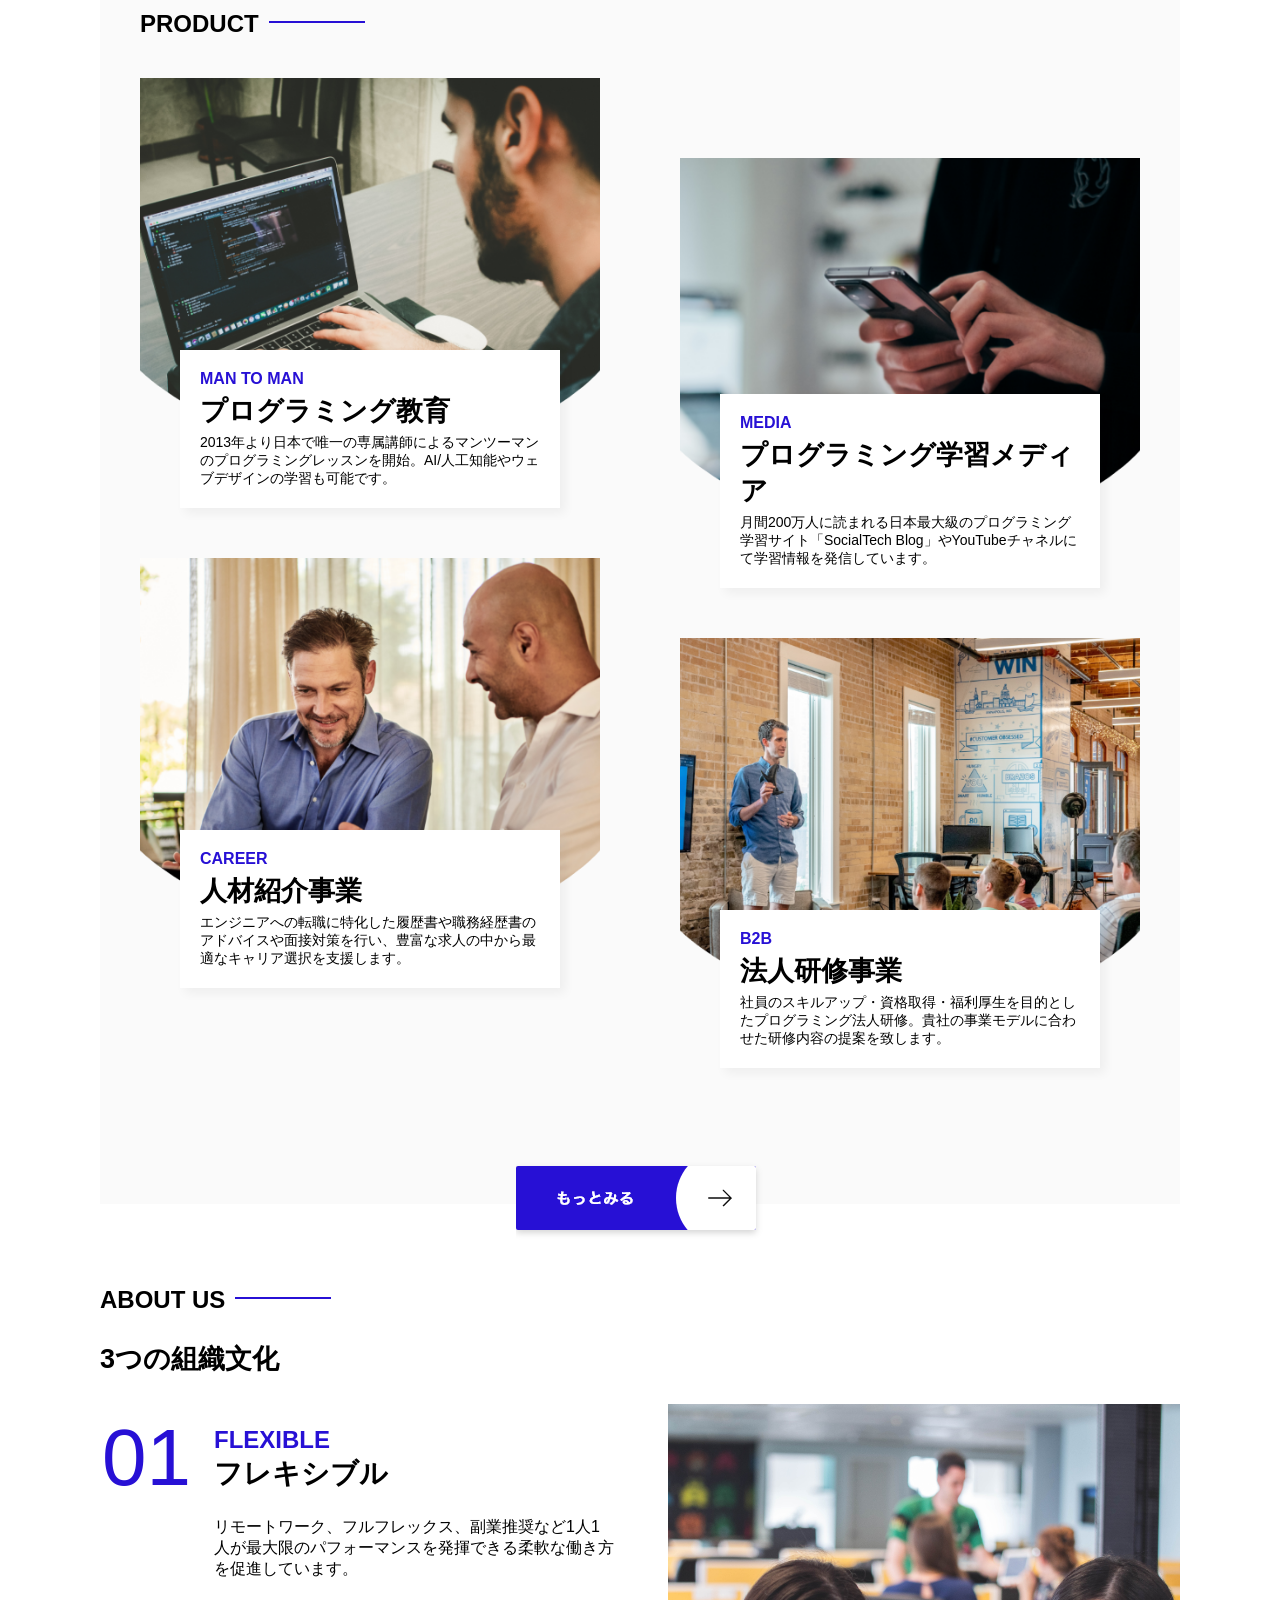
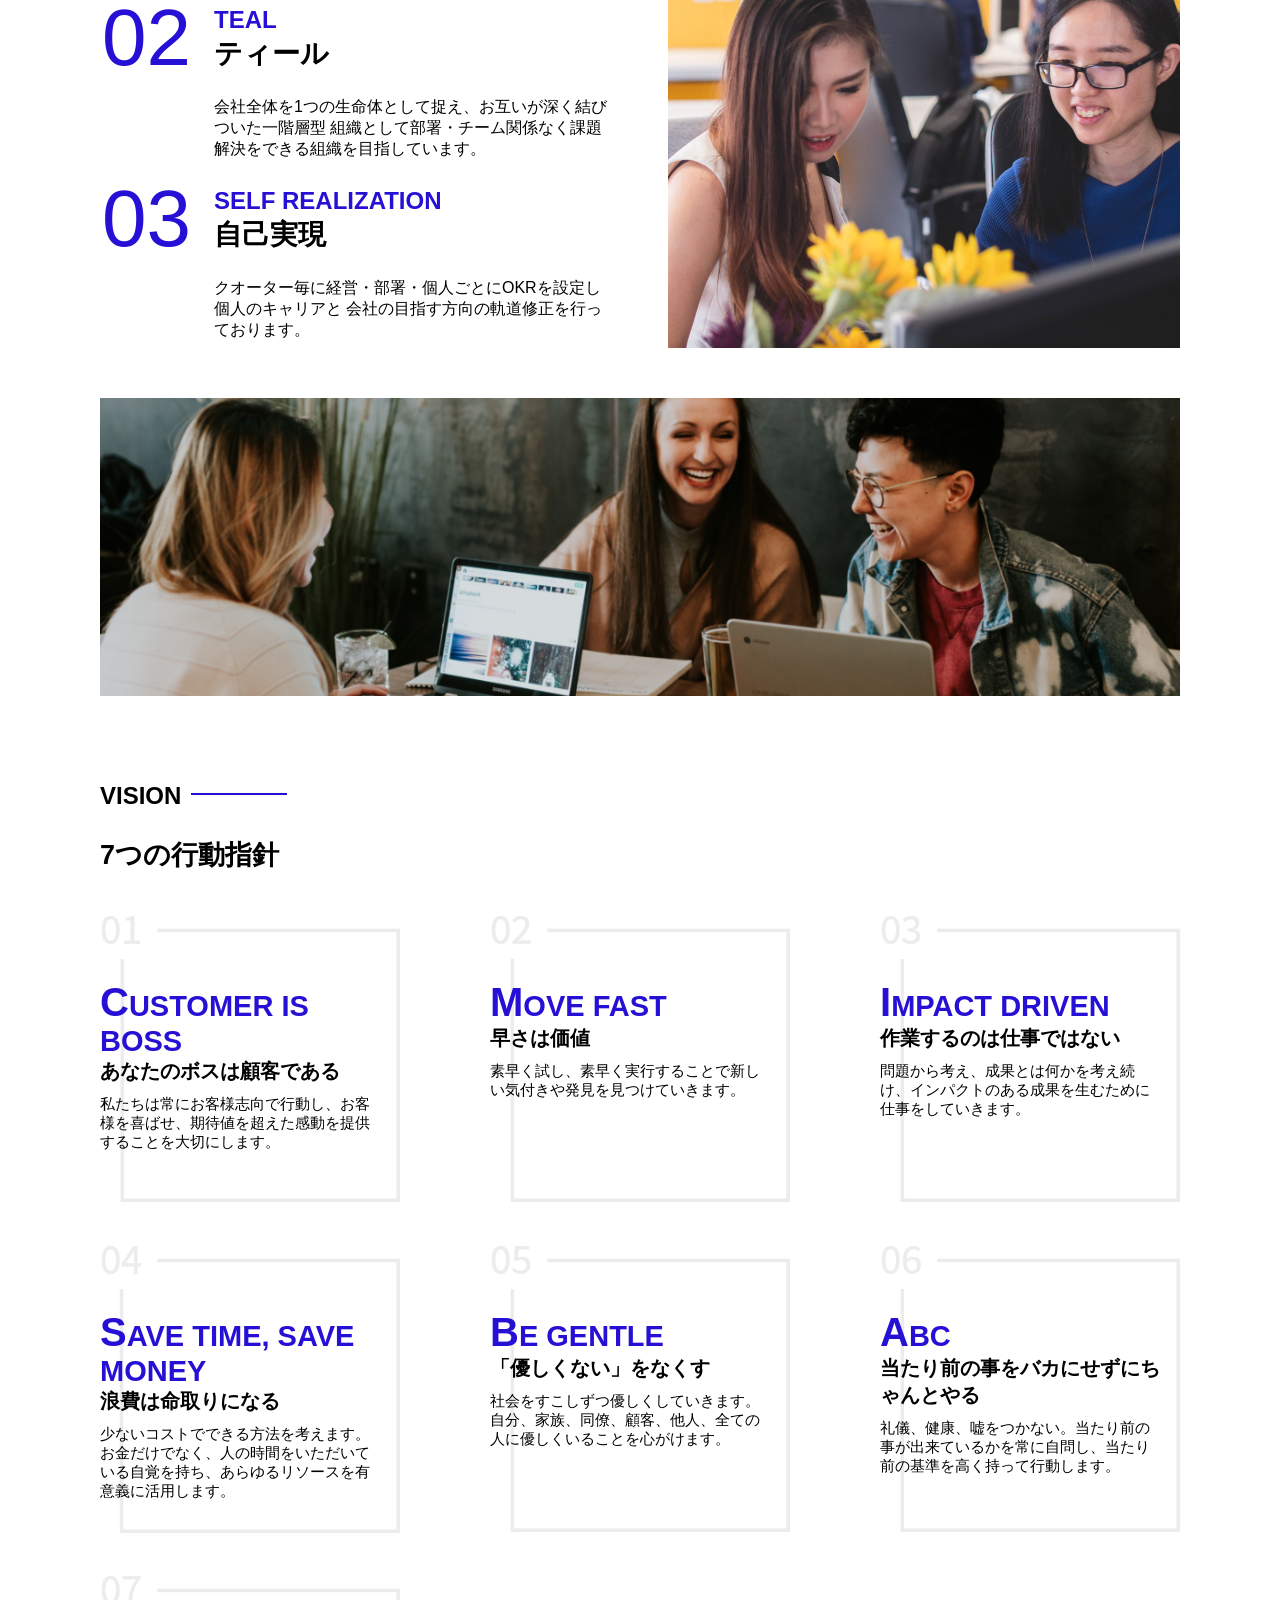
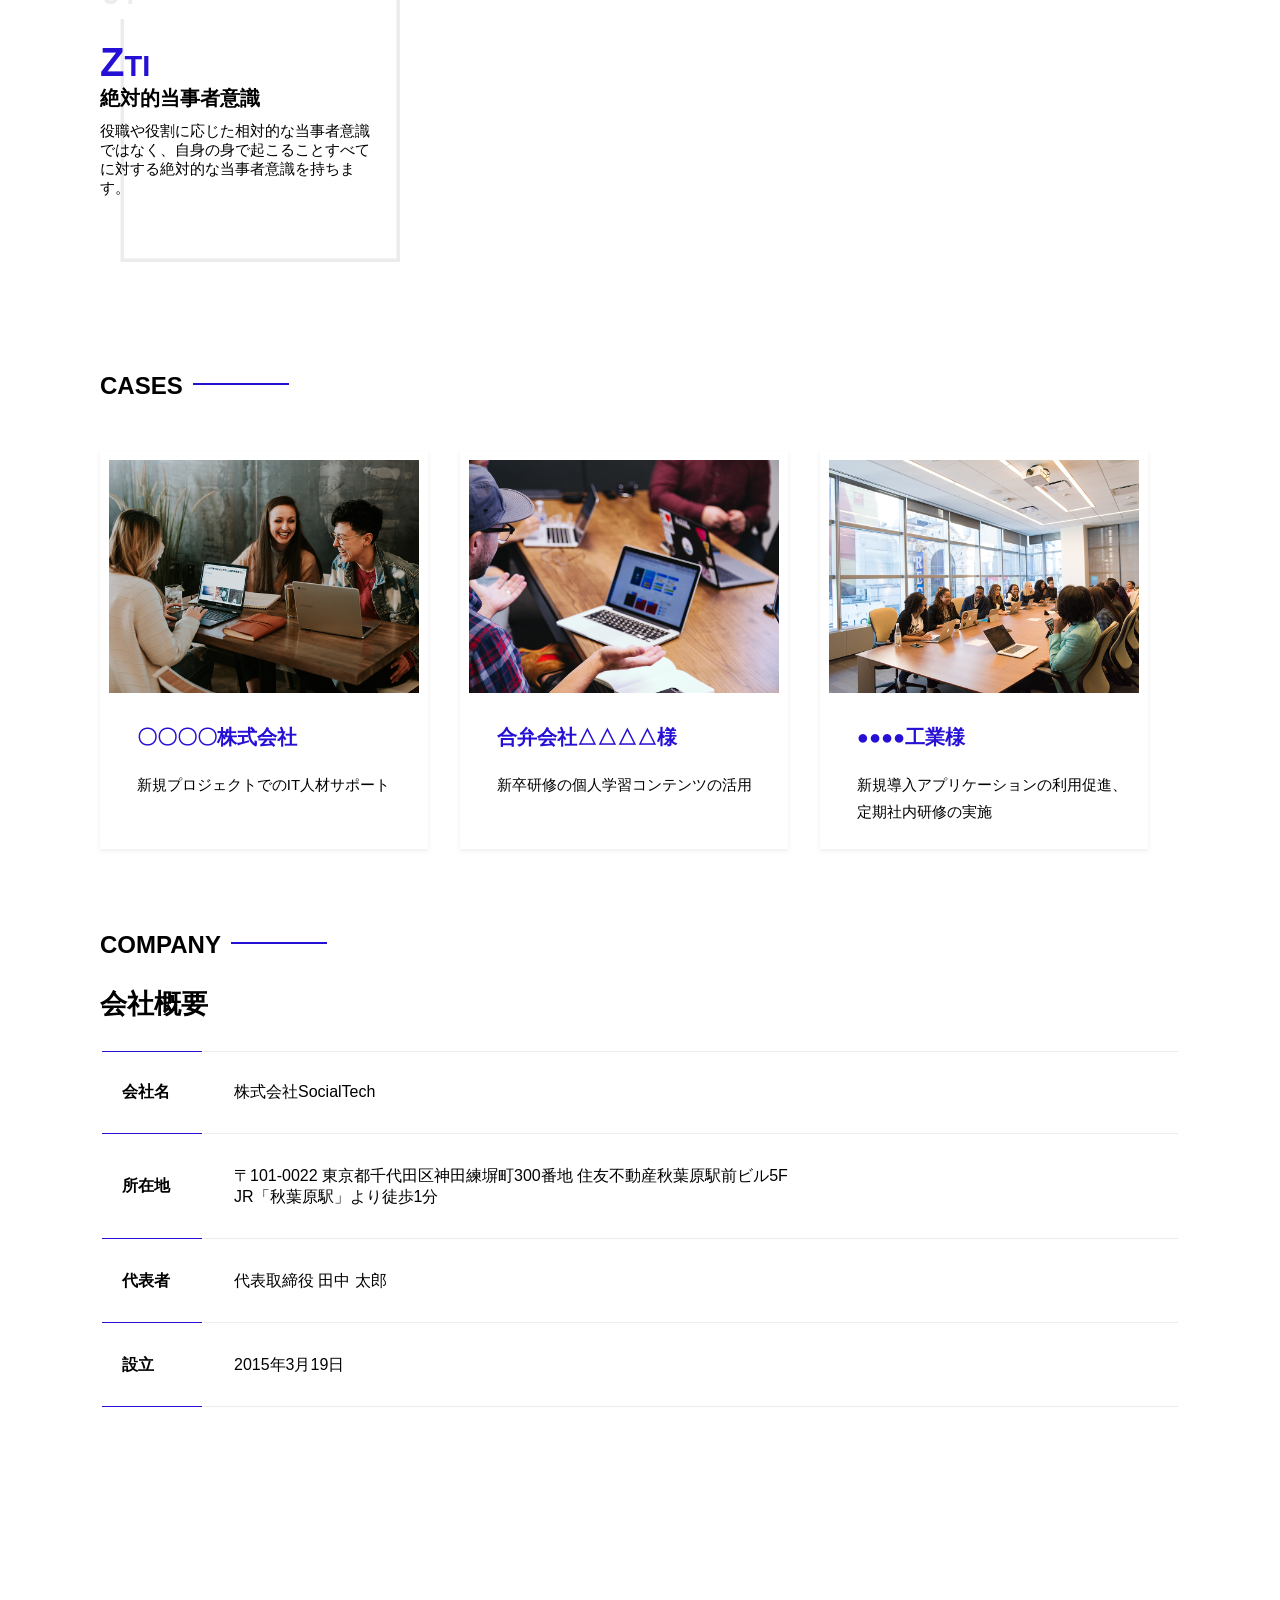
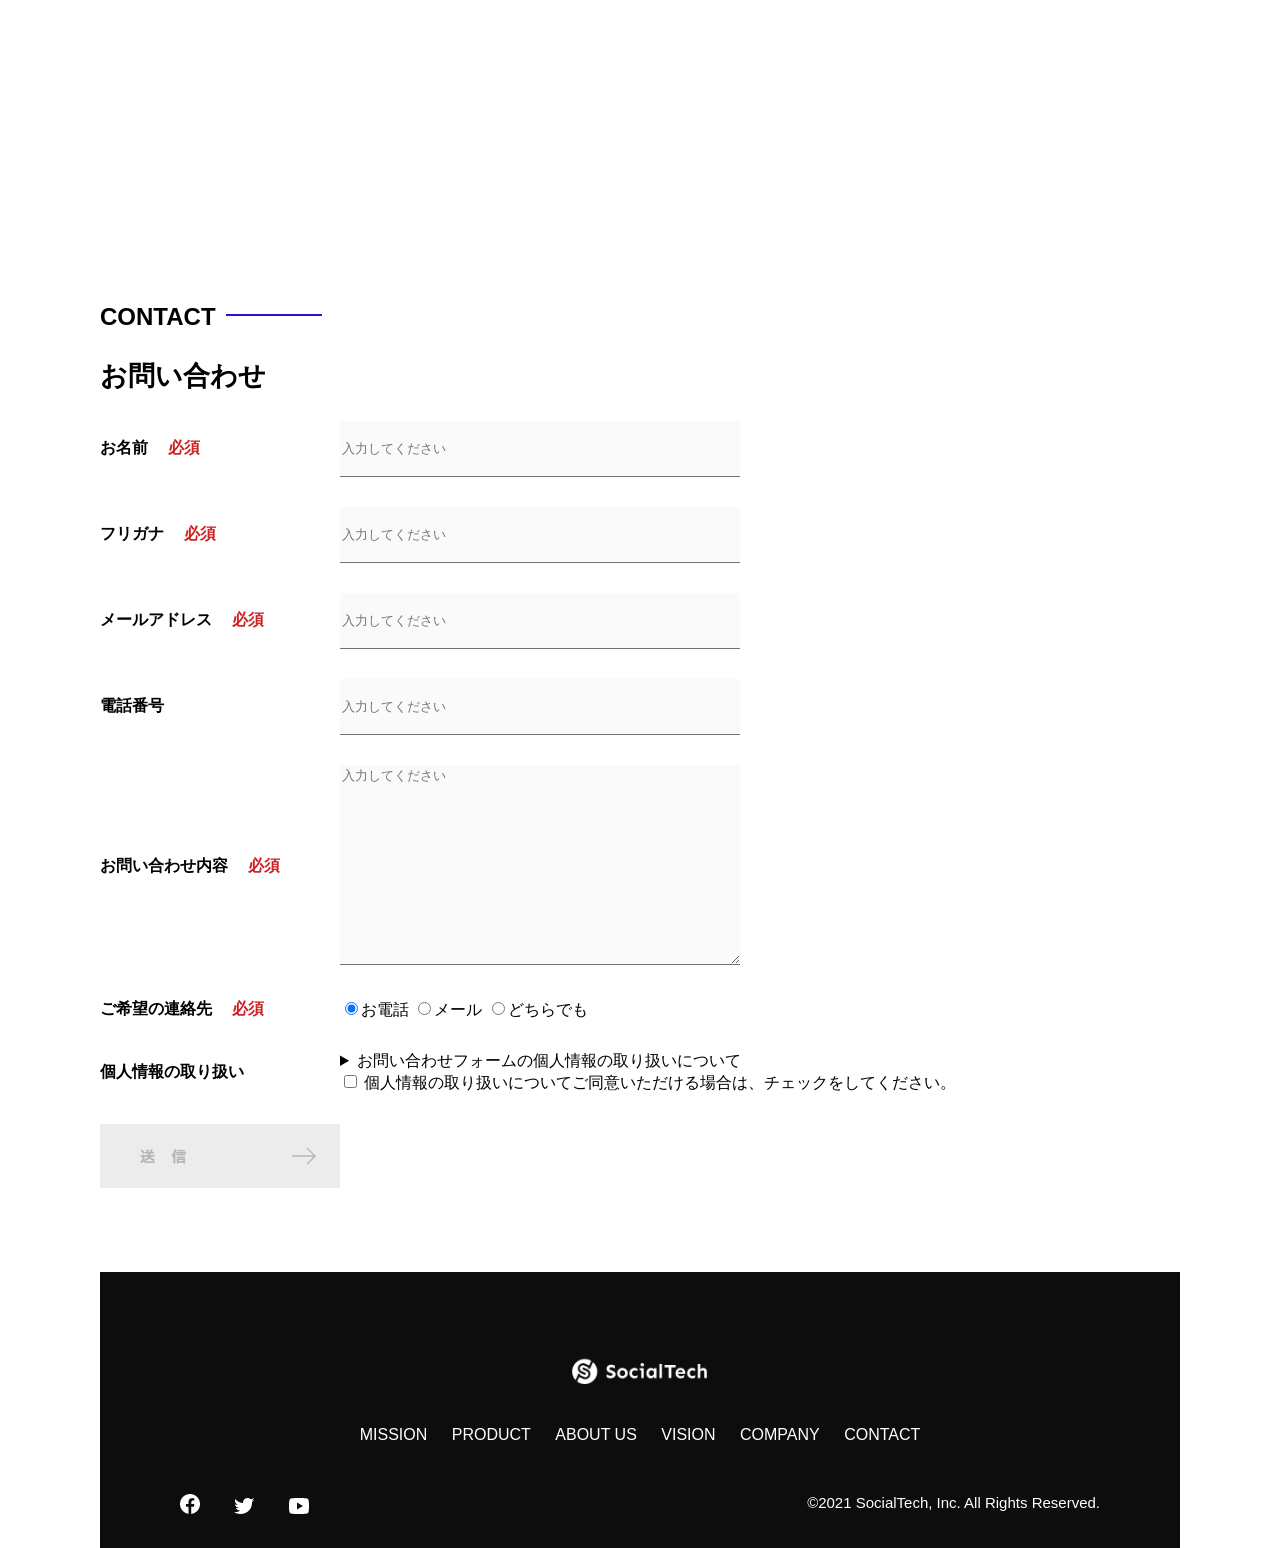
==== commit b834573e: "Add files via upload" ====
--- a/kadai_012/index.html
+++ b/kadai_012/index.html
@@ -256,39 +256,23 @@
           <h2 class="index-h2">CASES</h2>
             <div class="case-flex">
               <div class="casebox">
-                <img class="photocase-container" src="images/index/case-1.png" alt="PCでコードを書く男性">
-                  <h3>OOOOO株式会社</h3><p>新規プロジェクトでのIT人材サポート</p>
+                <img class="photocase-container" src="images/index/case-1.png" alt="">
+                  <h3>〇〇〇〇株式会社</h3>
+                  <p>新規プロジェクトでのIT人材サポート</p>
                 </div>
                 <div class="casebox">
-                <img class="photocase-container" src="images/index/case-2.png" alt="笑顔で話し合う2人の男性">
-                <h3>合弁会社△△△△様</h3><p>新卒研修の個人学習コンテンツの活用</p>
-                </div>
-                  <div class="casebox">
-                <img class="photocase-container" src="images/index/case-3.png" alt="スマートフォンを操作する人">
-                <h3>OOOOO工業様</h3><p>新規導入アプリケーションの利用促進、定期社内研修の実施</p>
-                </div>
-              </div>       
-         
-   
-
-        </section>
-
-        <!--
-        <img class="case-photo" src="images/index/case-1.png" alt="">
-                <h3>OOOOO株式会社</h3><p>新規プロジェクトでのIT人材サポート</p>
-              </div>
-              <div id="case-right">
-              <div>
-                <img class="case-photo" src="images/index/case-2.png" alt="">
-                <h3>合弁会社△△△△様</h3><p>新卒研修の個人学習コンテンツの活用</p>
-              </div>
-              <div>
-                <img class="case-photo" src="images/index/case-3.png" alt="">
-                <h3>OOOOO工業様</h3><p>新規導入アプリケーションの利用促進、定期社内研修の実施</p>
-              </div>
-              -->
-
-        <!-- COMPANY -->
+                  <img class="photocase-container" src="images/index/case-2.png" alt="">
+                  <h3>合弁会社△△△△様</h3>
+                  <p>新卒研修の個人学習コンテンツの活用</p>
+              </div>
+                <div class="casebox">
+                  <img class="photocase-container" src="images/index/case-3.png" alt="">
+                  <h3>●●●●工業様</h3>
+                  <p>新規導入アプリケーションの利用促進、定期社内研修の実施</p>    
+              </div>
+            </div>
+        </section>
+
         <section id="company">
           <h2 class="index-h2">COMPANY</h2>
           <h3>会社概要</h3>
--- a/kadai_012/style.css
+++ b/kadai_012/style.css
@@ -1079,81 +1079,10 @@
 }
 
 #case .case-flex {
-  width: 90%;
-  margin-top: 22px;
+  width: 100%;
+  margin-top: 50px;
+  margin-bottom: 0%;
   display: flex;
-}
-
-
-#case-left {
-  width: 50%;
-  margin-right: 20px;
-}
-
-
-#case-right {
-  width: 40%;
-  margin-left: 10px;
-  margin-top: 80px;
-}
-
-
-#case-left > div {
-  position: relative;
-  height: 180px;
-  margin-right: 20px;
-}
-
-#case-right > div {
-  position: relative;
-  height: 390px;
-  margin-left: 20px;
-}
-
-
-.case-photo {
-  width: 60%;
-}
-
-.case-explain {
-  background-color: #ffffff;
-  position: absolute;
-  left: 1;
-  bottom: 50px;
-  margin: 0 20px 0 40px;
-  padding: 20px;
-  box-shadow: 3px 5px 10px rgba(0, 0, 0, 0.05);
-}
-
-.case-explain > span {
-  color: #2710d5;
-  font-weight: bold;
-  font-size: 16px;
-  margin: 0px;
-}
-
-.case-explain > h3 {
-  margin: 1px 0 1px 0;
-}
-
-.case-explain > p {
-  font-size: 15px;
-  margin: 0;
-}
-
-#case-more {
-  text-align: right;
-}
-
-#case-more a {
-  position: relative;
-  bottom: -32px;
-}
-
-.case-container {
-  display: flex;
-  flex-wrap: wrap;
-  width: 100%;
 }
 
 .photocase-container {
@@ -1166,36 +1095,31 @@
   width: 100%;
   height: 100%;
 }
-.case-explain {
-  background-color: #000000;
-  position: fixed;
-  left: 0;
-  bottom: 10px;
-  margin: 0 30px 0 40px;
-  padding: 30px;
-  box-shadow: 3px 5px 10px rgba(0, 0, 0, 0.05);
-}
+
 .casebox {
-
   background-color: #ffffff;
-  border-radius: 2px;
-  margin-right: 2%;
-  margin-left: 2%;
-  box-shadow: 0px 2px 10px rgba(0, 0, 1, 0.199);
-  margin-top: 0px;
-  padding: 0px;
+  border-radius: 0px;
+  margin-right: 3%;
+  margin-left: 0%;
+  box-shadow: 0px 2px 5px rgba(0, 0, 1, 0.068);
+  margin-top: 1px;
+  padding: 9px;
 }
 .casebox:last-child {
-  margin-right: 23;
+  margin-right: 1;
 }
 
 .casebox h3 {
-  font-size: 18px;
-  font-weight: bold;
-  margin-bottom: 10px;
+  color: #2710d5;
+  margin-top: 10%;
+  font-size: 20px;
+  font-weight: 900;
+  margin-left: 9%;
 }
 
 .casebox p {
+  margin-top: 5%;
   font-size: 15px;
-  line-height: 2;
+  line-height: 1.8;
+  margin-left: 9%;
 }
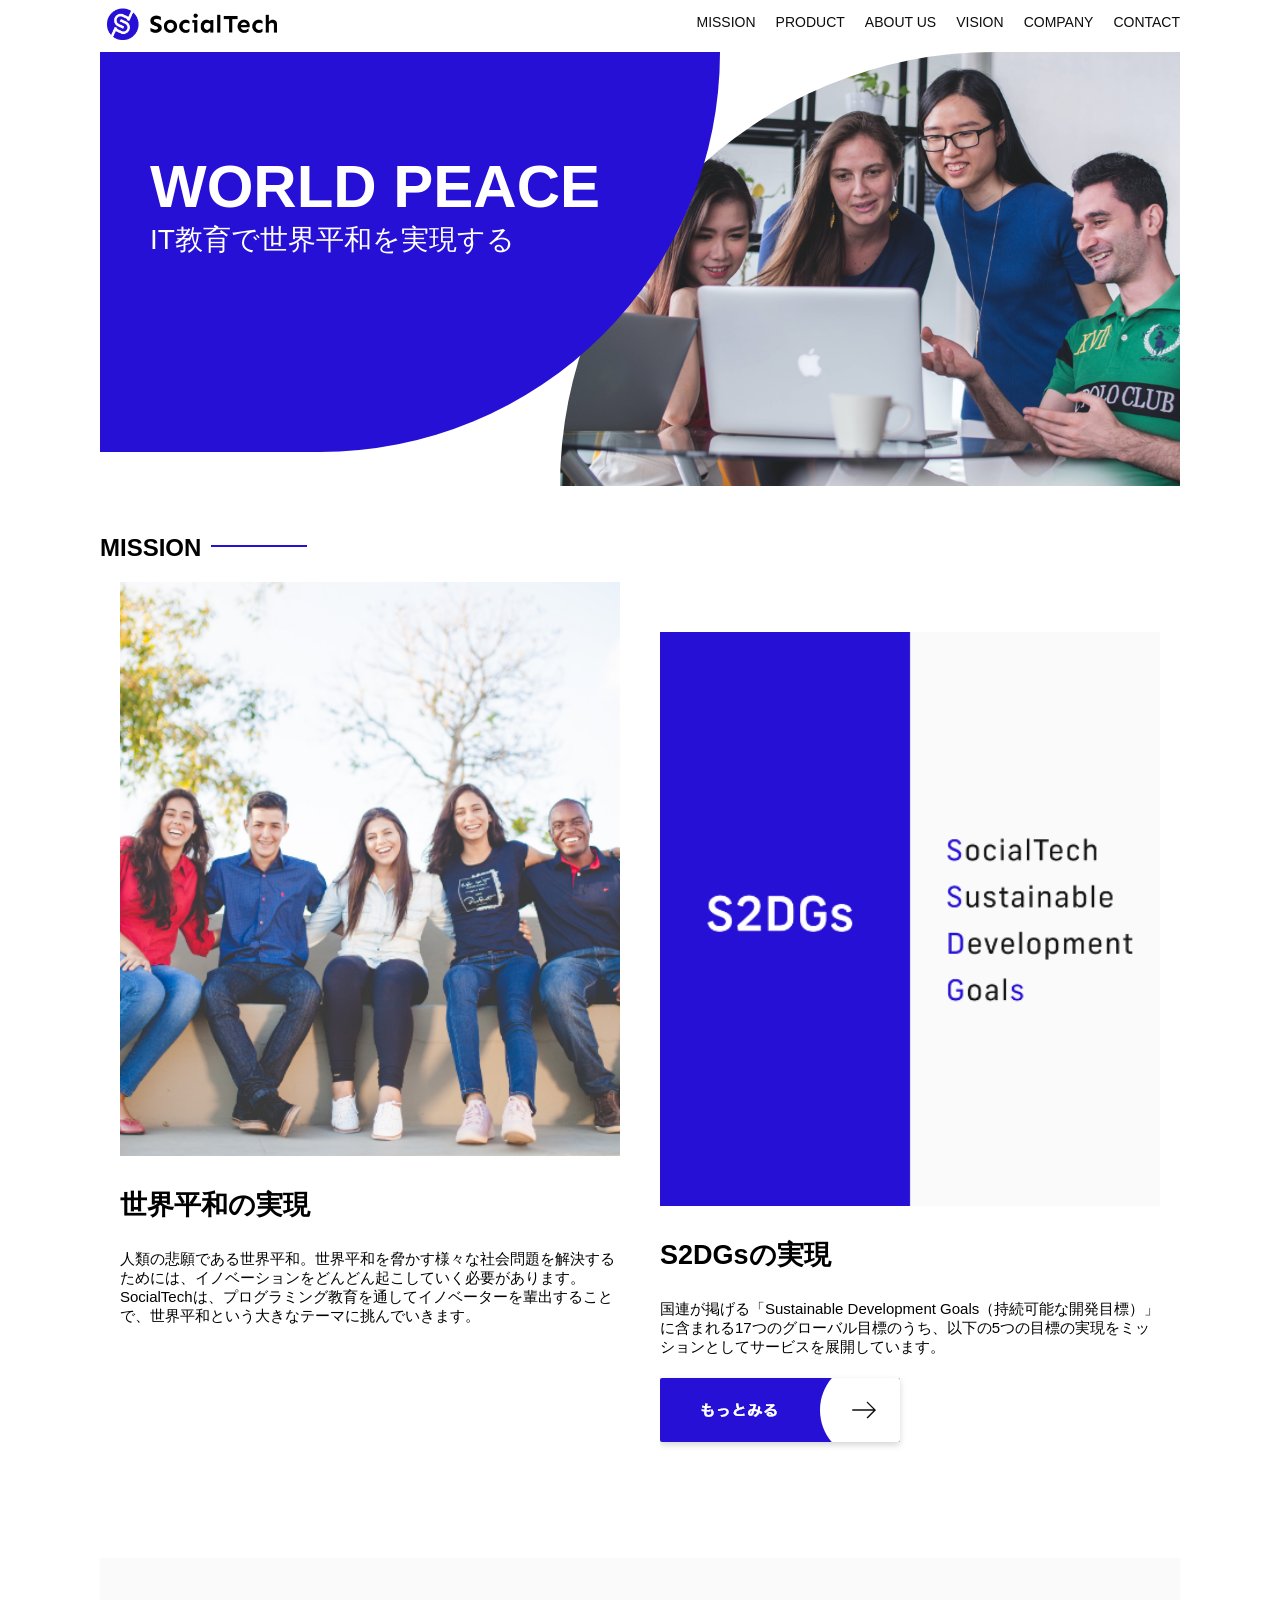
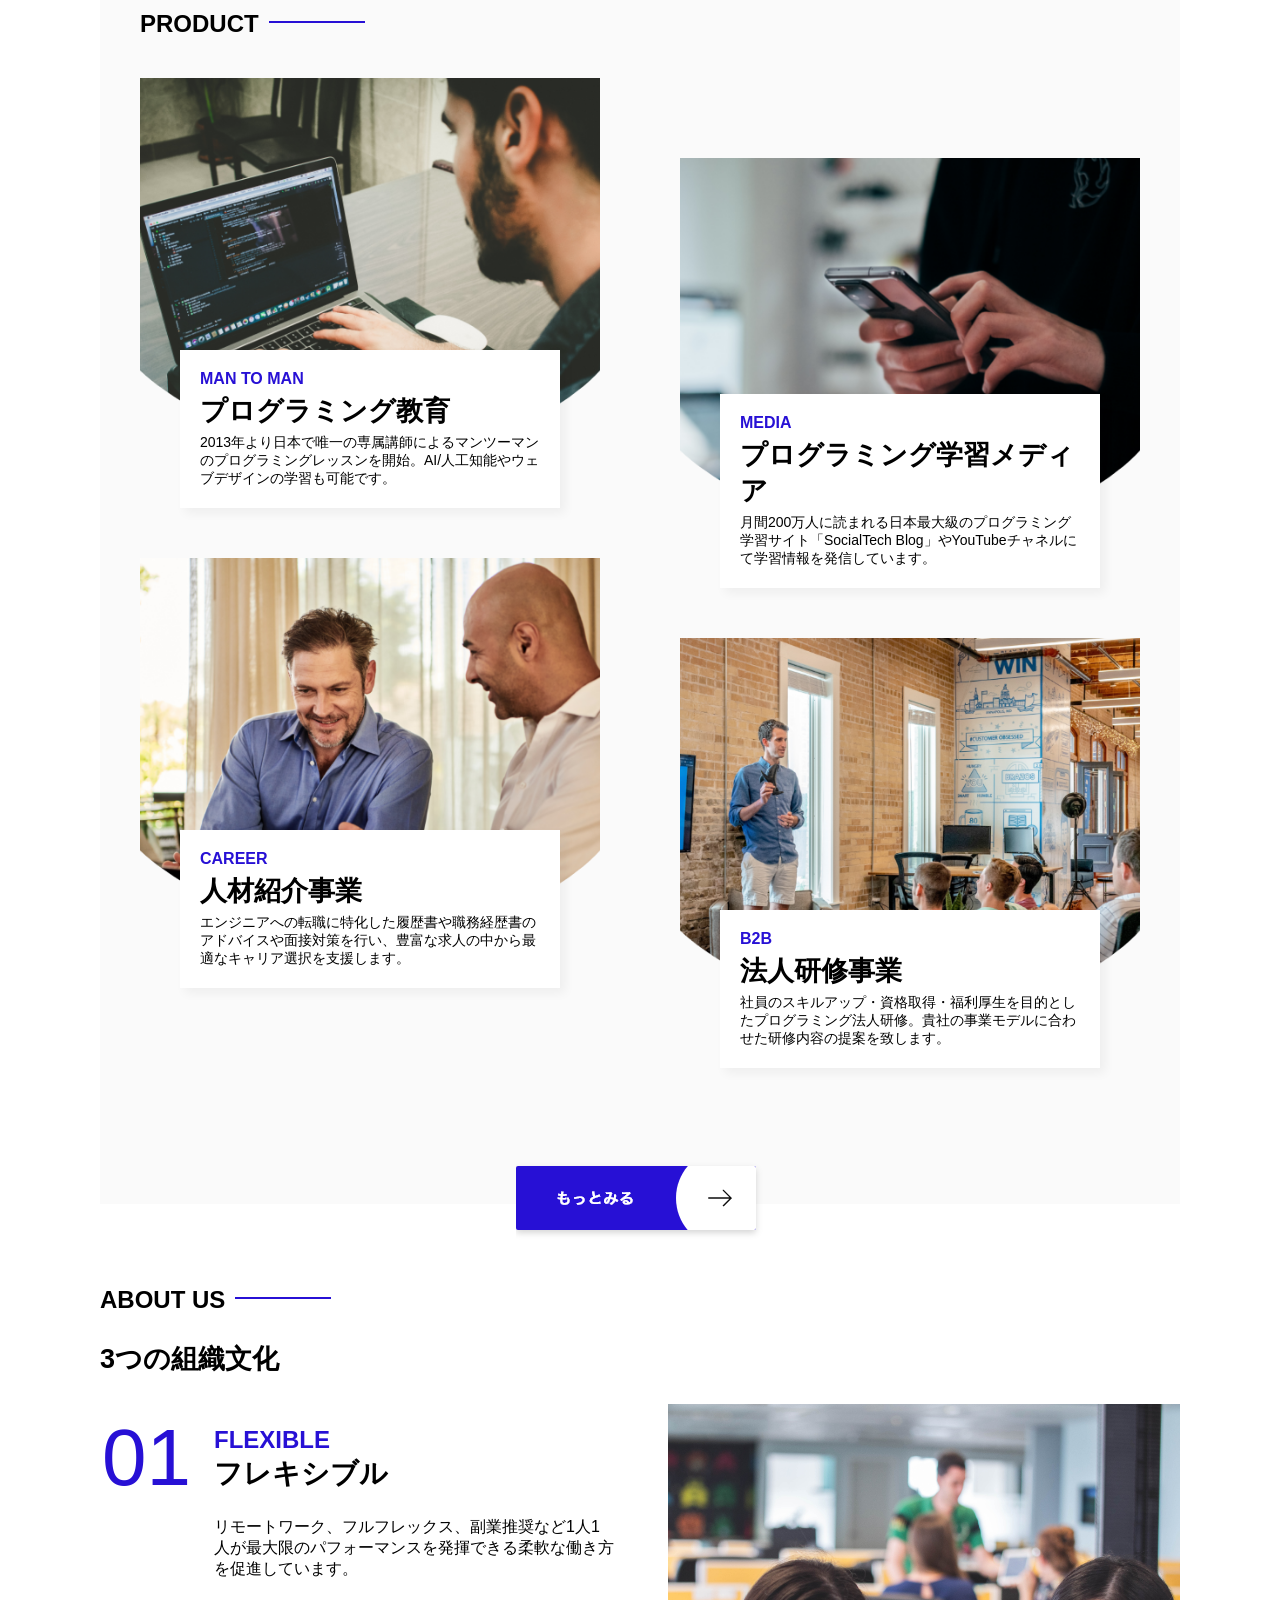
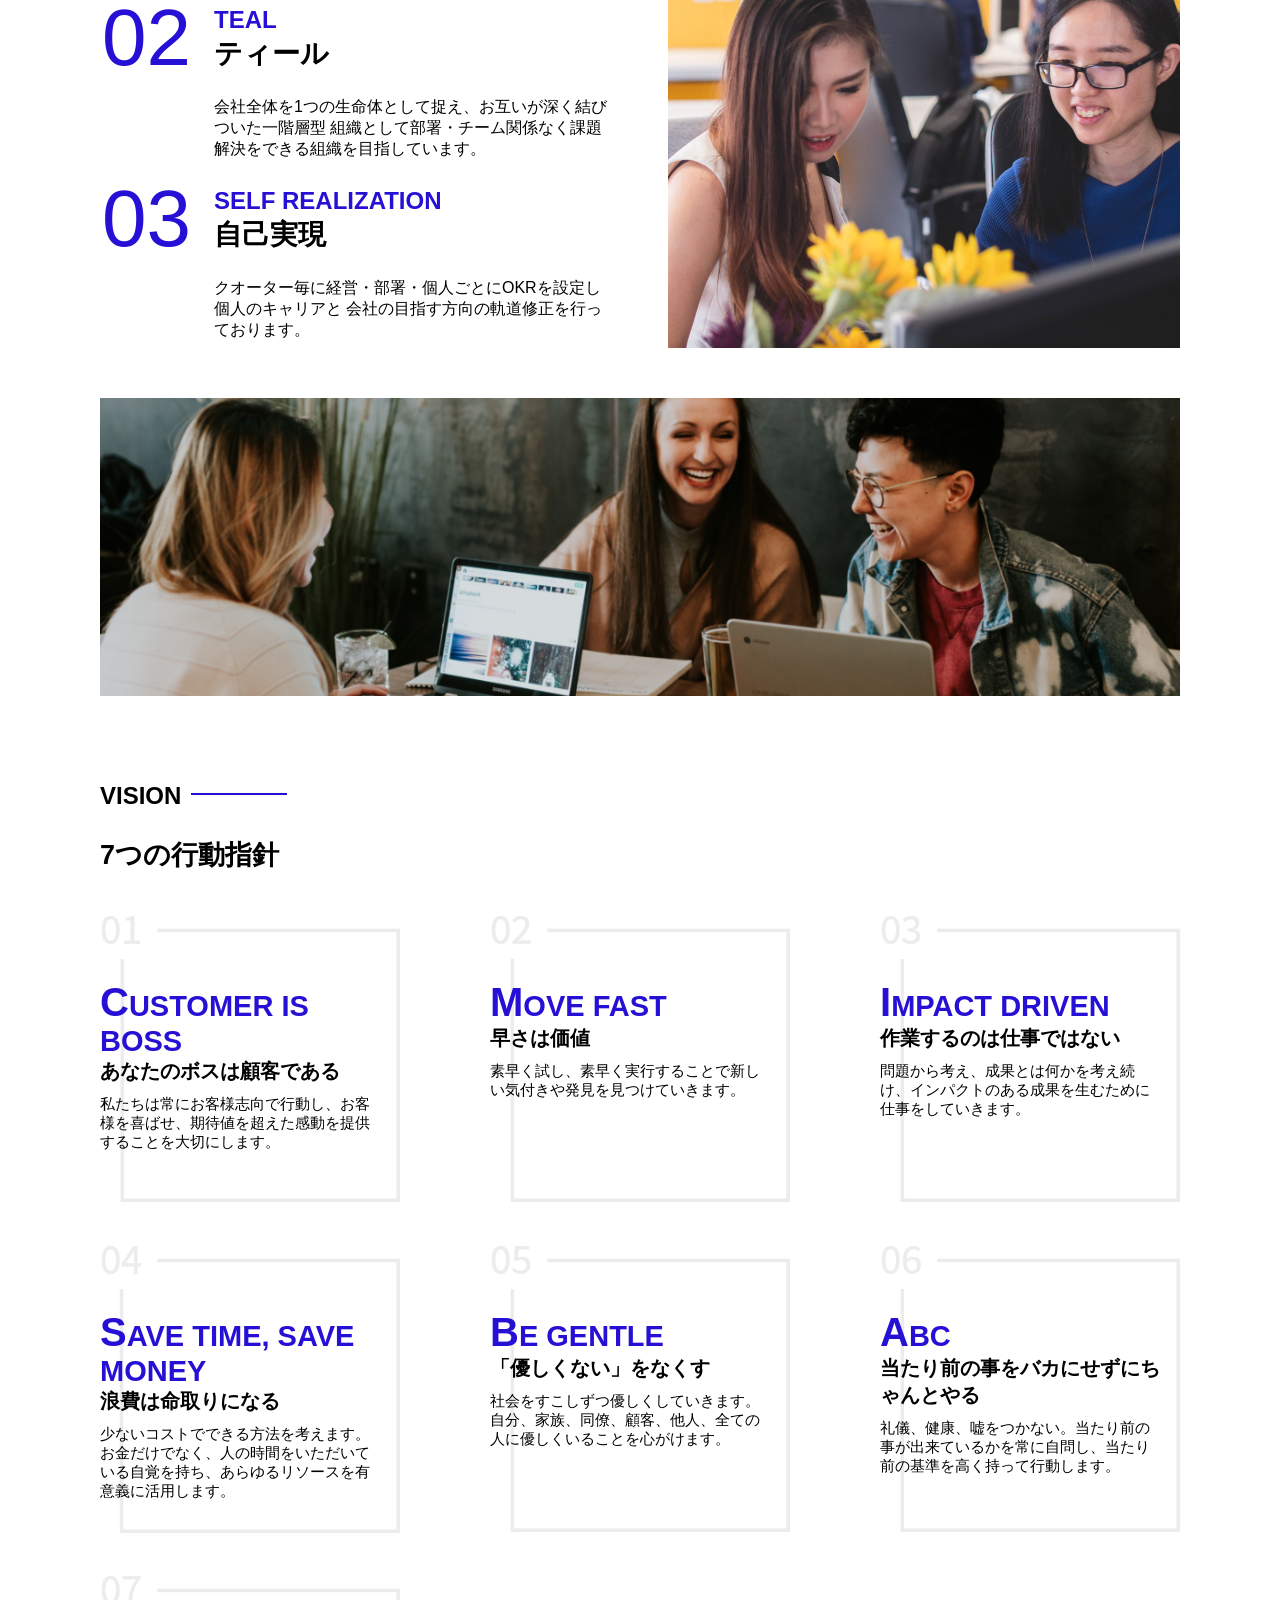
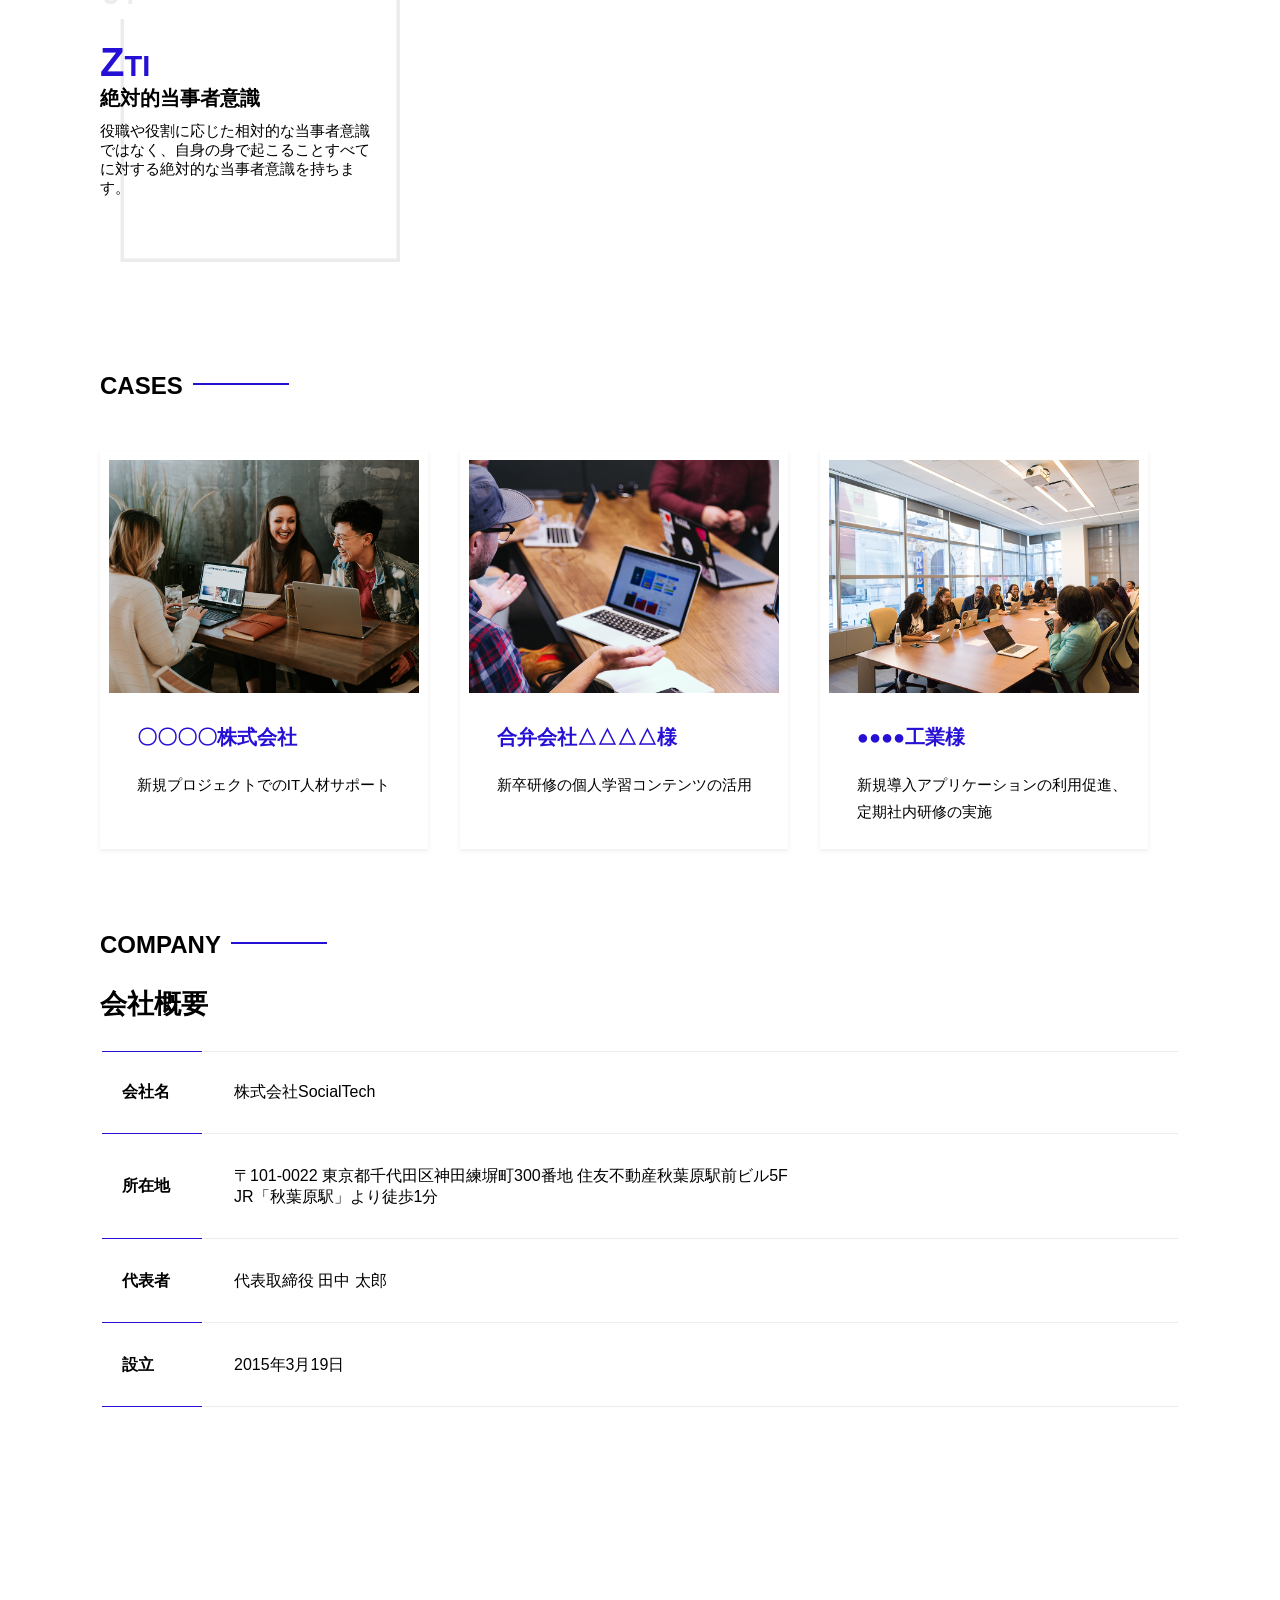
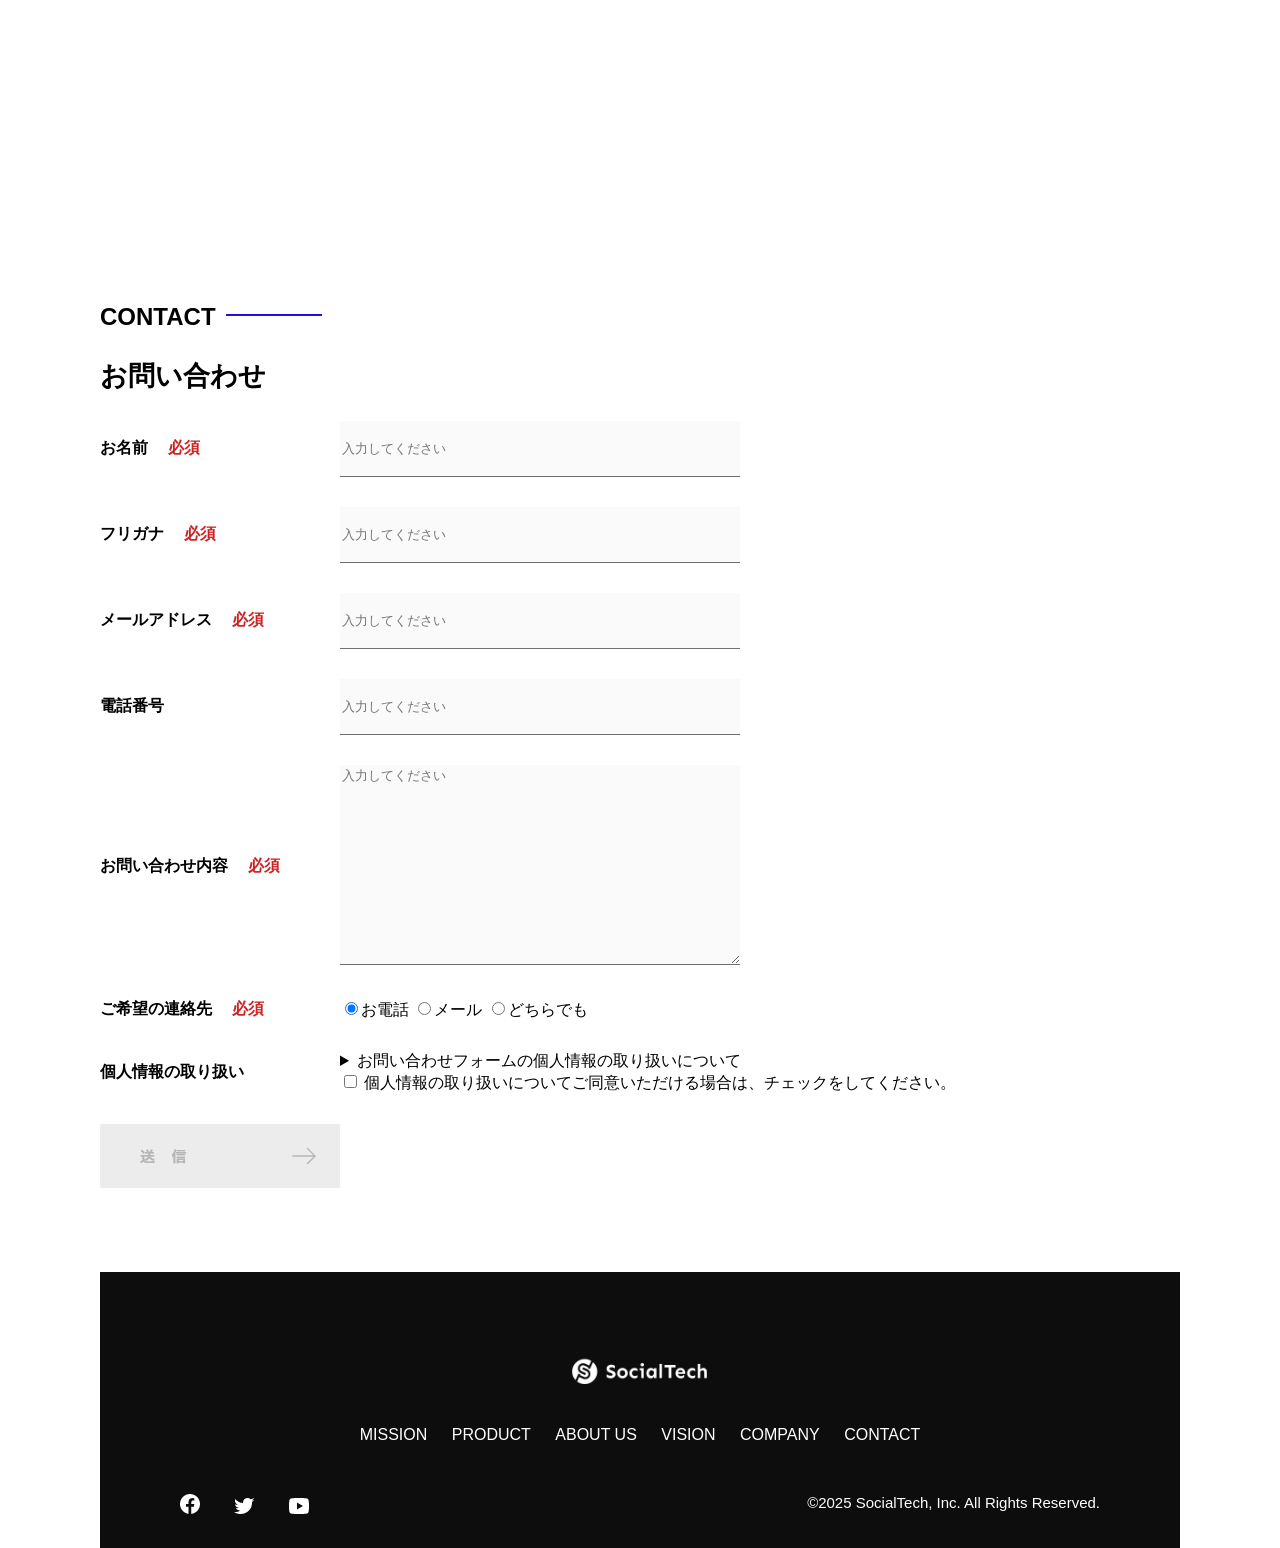
==== commit 8d557aa7: "Add files via upload" ====
--- a/kadai_012/index.html
+++ b/kadai_012/index.html
@@ -187,8 +187,6 @@
           </div>
           <img class="culture-img2" src="images/index/index-aboutus2.png" alt="笑顔で話し合う3人の男女">
         </section>
-
-        <!-- VISION -->
         <section id="vision">
           <h2 class="index-h2">VISION</h2>
           <h3>7つの行動指針</h3>
@@ -251,28 +249,26 @@
             </div>
           </div>
         </section>
-
         <section id="case">
           <h2 class="index-h2">CASES</h2>
             <div class="case-flex">
               <div class="casebox">
-                <img class="photocase-container" src="images/index/case-1.png" alt="">
+                <img class="photocase-container" src="images/index/case-1.png" alt="新規プロジェクトでのIT人材サポート">
                   <h3>〇〇〇〇株式会社</h3>
                   <p>新規プロジェクトでのIT人材サポート</p>
                 </div>
                 <div class="casebox">
-                  <img class="photocase-container" src="images/index/case-2.png" alt="">
+                  <img class="photocase-container" src="images/index/case-2.png" alt="新卒研修の個人学習コンテンツの活用">
                   <h3>合弁会社△△△△様</h3>
                   <p>新卒研修の個人学習コンテンツの活用</p>
               </div>
                 <div class="casebox">
-                  <img class="photocase-container" src="images/index/case-3.png" alt="">
+                  <img class="photocase-container" src="images/index/case-3.png" alt="新規導入アプリケーションの利用促進、定期社内研修の実施">
                   <h3>●●●●工業様</h3>
                   <p>新規導入アプリケーションの利用促進、定期社内研修の実施</p>    
               </div>
             </div>
         </section>
-
         <section id="company">
           <h2 class="index-h2">COMPANY</h2>
           <h3>会社概要</h3>
@@ -296,8 +292,6 @@
           </table>
           <iframe src="https://www.google.com/maps/embed?pb=!1m18!1m12!1m3!1d3240.0688551336807!2d139.7720776771055!3d35.69992317258124!2m3!1f0!2f0!3f0!3m2!1i1024!2i768!4f13.1!3m3!1m2!1s0x60188fee13660e23%3A0x77137876edf742ac!2z5L2P5Y-L5LiN5YuV55Sj56eL6JGJ5Y6f6aeF5YmN44OT44Or!5e0!3m2!1sja!2sjp!4v1704858013291!5m2!1sja!2sjp" style="border: 0" allowfullscreen="" loading="lazy"></iframe>
         </section>
-
-        <!-- お問い合わせフォーム -->
         <section id="contact">
           <h2 class="index-h2">CONTACT</h2>
           <h3>お問い合わせ</h3>
@@ -421,7 +415,7 @@
           <a href="https://twitter.com/samuraijuku"><img src="images/button-twitter.png" alt="Twitterのリンク"></a>
           <a href="https://www.youtube.com/channel/UCCFOQO5aDK0xXam4cUQXT8g"><img src="images/button-youtube.png" alt="YouTubeのリンク"></a>
         </div>
-        <p id="copyright">&copy;2021 SocialTech, Inc. All Rights Reserved.</p>
+        <p id="copyright">&copy;2025 SocialTech, Inc. All Rights Reserved.</p>
       </div>
     </footer>
 
--- a/kadai_012/style.css
+++ b/kadai_012/style.css
@@ -629,6 +629,54 @@
   margin: 0;
 }
 
+/*CASES*/
+
+
+#case .case-flex {
+  width: 100%;
+  margin-top: 50px;
+  margin-bottom: 0%;
+  display: flex;
+}
+
+.photocase-container {
+  display: flex;
+  flex-wrap: wrap;
+  width: 100%;
+}
+
+.photocase-container img {
+  width: 100%;
+  height: 100%;
+}
+
+.casebox {
+  background-color: #ffffff;
+  border-radius: 0px;
+  margin-right: 3%;
+  margin-left: 0%;
+  box-shadow: 0px 2px 5px rgba(0, 0, 1, 0.068);
+  margin-top: 1px;
+  padding: 9px;
+}
+.casebox:last-child {
+  margin-right: 1;
+}
+
+.casebox h3 {
+  color: #2710d5;
+  margin-top: 10%;
+  font-size: 20px;
+  font-weight: 900;
+  margin-left: 9%;
+}
+
+.casebox p {
+  margin-top: 5%;
+  font-size: 15px;
+  line-height: 1.8;
+  margin-left: 9%;
+}
 
 @media screen and (max-width: 767px) {
 
@@ -1069,57 +1117,4 @@
     width: 100%;
   }
 
-}
-
-
-#cese {
-  background-color: #470f0f;
-  margin: 50px 0 80px 0;
-  padding: 50px 5px 0px 40px;
-}
-
-#case .case-flex {
-  width: 100%;
-  margin-top: 50px;
-  margin-bottom: 0%;
-  display: flex;
-}
-
-.photocase-container {
-  display: flex;
-  flex-wrap: wrap;
-  width: 100%;
-}
-
-.photocase-container img {
-  width: 100%;
-  height: 100%;
-}
-
-.casebox {
-  background-color: #ffffff;
-  border-radius: 0px;
-  margin-right: 3%;
-  margin-left: 0%;
-  box-shadow: 0px 2px 5px rgba(0, 0, 1, 0.068);
-  margin-top: 1px;
-  padding: 9px;
-}
-.casebox:last-child {
-  margin-right: 1;
-}
-
-.casebox h3 {
-  color: #2710d5;
-  margin-top: 10%;
-  font-size: 20px;
-  font-weight: 900;
-  margin-left: 9%;
-}
-
-.casebox p {
-  margin-top: 5%;
-  font-size: 15px;
-  line-height: 1.8;
-  margin-left: 9%;
 }
